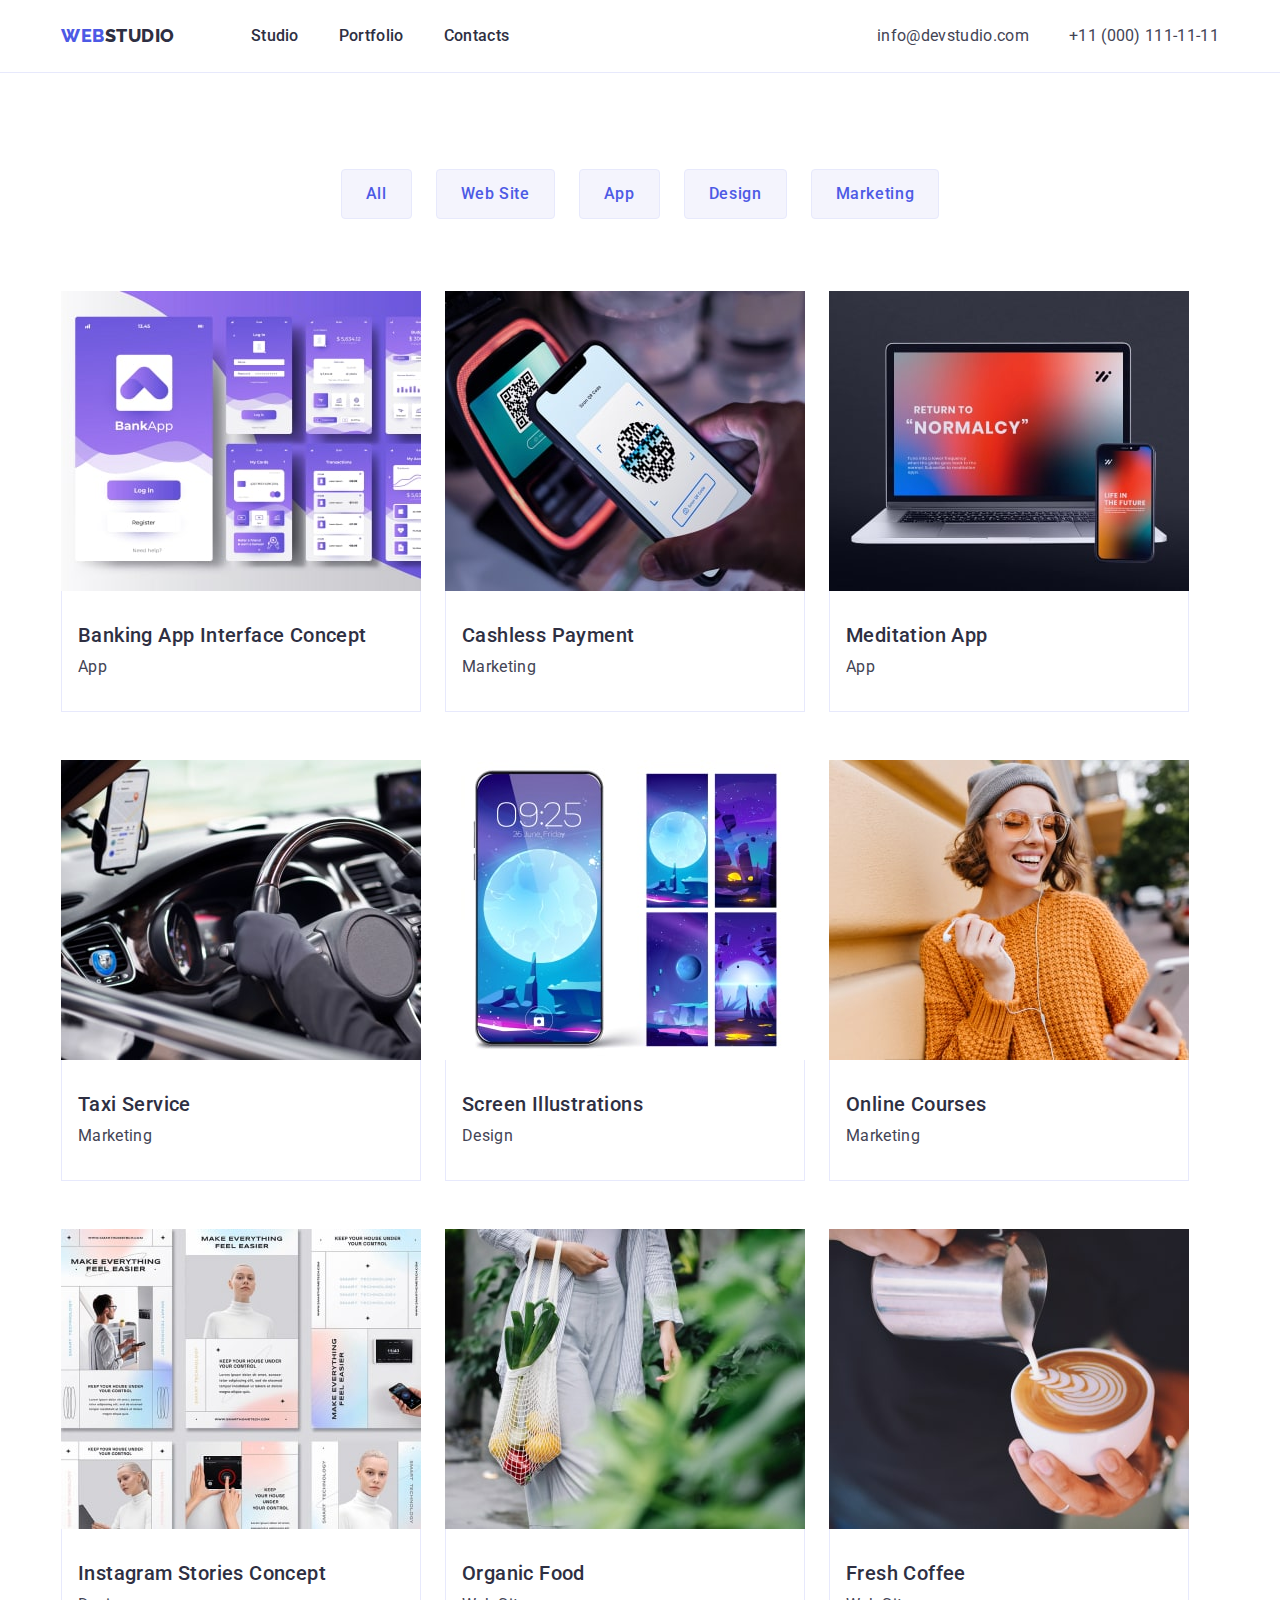
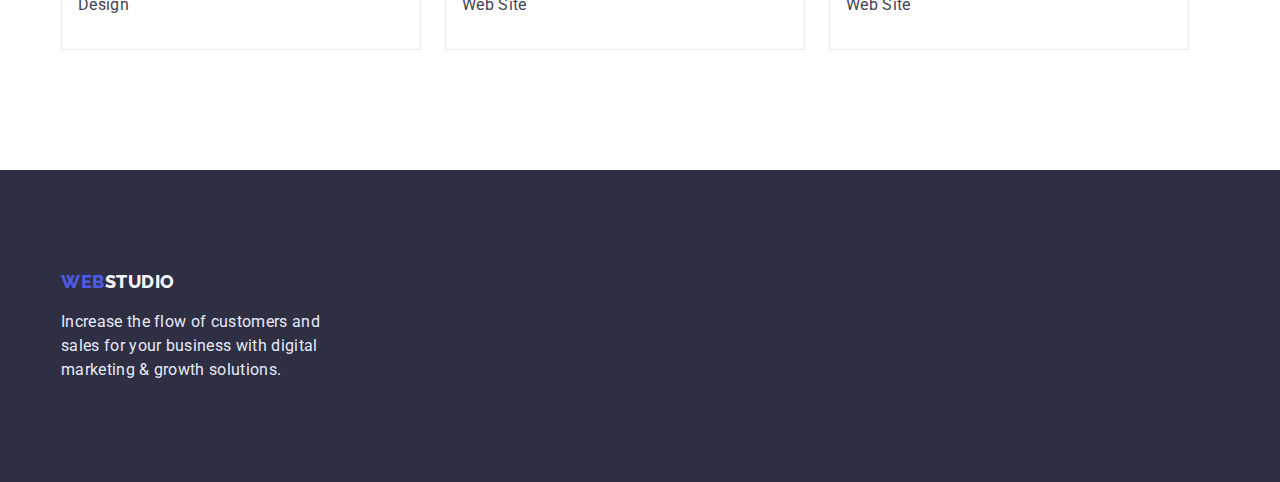
==== portfolio.html @ cf410f0a "Initial commit" ====
<!DOCTYPE html>
<html lang="en">
  <head>
    <meta charset="UTF-8" />
    <meta http-equiv="X-UA-Compatible" content="IE=edge" />
    <meta name="viewport" content="width=device-width, initial-scale=1.0" />
    <title>WebStudio</title>
    <link rel="preconnect" href="https://fonts.googleapis.com" />
    <link rel="preconnect" href="https://fonts.gstatic.com" crossorigin />
    <link
      href="https://fonts.googleapis.com/css2?family=Raleway:wght@800&family=Roboto:wght@400;500;700;900&display=swap"
      rel="stylesheet" />
    <link rel="stylesheet" href="./css/reset.css" />
    <link
      rel="stylesheet"
      href="https://cdnjs.cloudflare.com/ajax/libs/modern-normalize/1.1.0/modern-normalize.min.css"
      integrity="sha512-wpPYUAdjBVSE4KJnH1VR1HeZfpl1ub8YT/NKx4PuQ5NmX2tKuGu6U/JRp5y+Y8XG2tV+wKQpNHVUX03MfMFn9Q=="
      crossorigin="anonymous"
      referrerpolicy="no-referrer" />
    <link rel="stylesheet" href="./css/styles.css" />
  </head>
  <body>
    <header class="header">
      <div class="container">
        <nav class="nav-section">
          <a class="logo" href="./index.html"
            >Web<span class="logo-header">Studio</span></a
          >
          <ul class="nav">
            <li class="nav-list">
              <a class="nav-link activ" href="./index.html">Studio</a>
            </li>
            <li>
              <a class="nav-link" href="./portfolio.html">Portfolio</a>
            </li>
            <li>
              <a class="nav-link" href="">Contacts</a>
            </li>
          </ul>
        </nav>
        <address class="">
          <ul class="address">
            <li>
              <a class="address-link" href="mailto:info@devstudio.com"
                >info@devstudio.com</a
              >
            </li>
            <li>
              <a class="address-link" href="tel:+110001111111"
                >+11 (000) 111-11-11</a
              >
            </li>
          </ul>
        </address>
      </div>
    </header>
    <main>
      <section class="work">
        <div class="container">
          <h1 class="hidden">Portfolio</h1>
          <ul class="work-list-btn">
            <li><button class="work-btn" type="button">All</button></li>
            <li><button class="work-btn" type="button">Web Site</button></li>
            <li><button class="work-btn" type="button">App</button></li>
            <li><button class="work-btn" type="button">Design</button></li>
            <li><button class="work-btn" type="button">Marketing</button></li>
          </ul>
          <h2 class="hidden">Work</h2>
          <ul class="work-list">
            <li class="work-item">
              <a class="work-link" href=""
                ><img
                  src="./images/portfolio/banking_app.jpg"
                  alt="An image of an example of a banking application"
                  width="360"
                  height="300" />
                <div class="work-content">
                  <h3 class="work-subtitle">Banking App Interface Concept</h3>
                  <p class="work-text">App</p>
                </div>
              </a>
            </li>
            <li class="work-item">
              <a class="work-link" href=""
                ><img
                  src="./images/portfolio/cashless_payment.jpg"
                  alt="Image of payment by QR code"
                  width="360"
                  height="300" />
                <div class="work-content">
                  <h3 class="work-subtitle">Cashless Payment</h3>
                  <p class="work-text">Marketing</p>
                </div>
              </a>
            </li>
            <li class="work-item">
              <a class="work-link" href=""
                ><img
                  src="./images/portfolio/meditaion_app.jpg"
                  alt="An image of a laptop and a smartphone"
                  width="360"
                  height="300" />
                <div class="work-content">
                  <h3 class="work-subtitle">Meditation App</h3>
                  <p class="work-text">App</p>
                </div>
              </a>
            </li>
            <li class="work-item">
              <a class="work-link" href=""
                ><img
                  src="./images/portfolio/taxi_service.jpg"
                  alt="Image of a car"
                  width="360"
                  height="300" />
                <div class="work-content">
                  <h3 class="work-subtitle">Taxi Service</h3>
                  <p class="work-text">Marketing</p>
                </div>
              </a>
            </li>
            <li class="work-item">
              <a class="work-link" href=""
                ><img
                  src="./images/portfolio/screen_illustrations.jpg"
                  alt="Image of screenshots"
                  width="360"
                  height="300" />
                <div class="work-content">
                  <h3 class="work-subtitle">Screen Illustrations</h3>
                  <p class="work-text">Design</p>
                </div>
              </a>
            </li>
            <li class="work-item">
              <a class="work-link" href=""
                ><img
                  src="./images/portfolio/online_courses.jpg"
                  alt="Image of a girl with a smartphone"
                  width="360"
                  height="300" />
                <div class="work-content">
                  <h3 class="work-subtitle">Online Courses</h3>
                  <p class="work-text">Marketing</p>
                </div>
              </a>
            </li>
            <li class="work-item">
              <a class="work-link" href=""
                ><img
                  src="./images/portfolio/instagram_stories.jpg"
                  alt="Instagram Stories concept image"
                  width="360"
                  height="300" />
                <div class="work-content">
                  <h3 class="work-subtitle">Instagram Stories Concept</h3>
                  <p class="work-text">Design</p>
                </div>
              </a>
            </li>
            <li class="work-item">
              <a class="work-link" href=""
                ><img
                  src="./images/portfolio/organic_food.jpg"
                  alt="Image of fruits and vegetables in a bag"
                  width="360"
                  height="300" />
                <div class="work-content">
                  <h3 class="work-subtitle">Organic Food</h3>
                  <p class="work-text">Web Site</p>
                </div>
              </a>
            </li>
            <li class="work-item">
              <a class="work-link" href=""
                ><img
                  src="./images/portfolio/fresh_coffee.jpg"
                  alt="Image of a barista pouring coffee"
                  width="360"
                  height="300" />
                <div class="work-content">
                  <h3 class="work-subtitle">Fresh Coffee</h3>
                  <p class="work-text">Web Site</p>
                </div>
              </a>
            </li>
          </ul>
        </div>
      </section>
    </main>
    <footer class="footer">
      <div class="container">
        <div class="footer-content">
          <a class="logo" href="./index.html"
            >Web<span class="logo-footer">Studio</span></a
          >
          <p class="footer-text">
            Increase the flow of customers and sales for your business with
            digital marketing & growth solutions.
          </p>
        </div>
      </div>
    </footer>
  </body>
</html>
---- css/styles.css ----
:root {
  --font: "Roboto", sans-serif;
  --color-dark: #2e2f42;
  --color-light: #fff;
  --color-alt: #f4f4fd;
  --color-accent: #4d5ae5;
  --color-active: #404bbf;
  --color-text-light: #e7e9fc;
  --color-text-dark: #434455;

  /* --color-text-modal: #8e8f99; */

  /* --color-bgd-hero: rgba(46, 47, 66, 0.7); */

  /* --color-bgd-modal: rgba(46, 47, 66, 0.4); */

  /* --color-bgd-valid: #31d0aa; */
  --font-heavy: 900;
  --font-black: 800;
  --font-bold: 700;
  --font-medium: 500;
  --font-regular: 400;
  --font-size-h1: 56px;
  --font-size-h2: 36px;
  --font-size-h3: 20px;
  --font-size-big: 18px;
  --font-size-normal: 16px;
  --font-size-small: 12px;
}

body {
  font-family: var(--font);
  font-size: var(--font-size-normal);
  color: var(--color-text-dark);
  background-color: var(--color-light);
}

.container {
  width: 100%;
  max-width: 1158px;
  padding: 0 15px;
  margin: 0 auto;
}

.hidden {
  position: absolute;
  width: 1px;
  height: 1px;
  padding: 0;
  margin: -1px;
  overflow: hidden;
  clip: rect(0 0 0 0);
  clip-path: inset(100%);
  white-space: nowrap;
  border: 0;
}

.logo {
  font-family: Raleway, sans-serif;
  font-size: var(--font-size-big);
  font-weight: var(--font-black);
  line-height: 1.33;
  color: var(--color-accent);
  text-transform: uppercase;
  letter-spacing: 0.03em;
}

.nav-link:is(:hover, :focus),
.address-link:is(:hover, :focus),
.work-subtitle:is(:hover, :focus),
.work-text:is(:hover, :focus) {
  color: var(--color-active);
}

.address-link,
.work-text {
  color: var(--color-text-dark);
}

.hero,
.footer {
  background-color: var(--color-dark);
}

.nav-link,
.address-link,
.skills-text,
.team-text,
.footer-text,
.work-text {
  line-height: 1.5;
  letter-spacing: 0.02em;
}

.address-link,
.skills-text,
.team-text,
.footer-text,
.work-text {
  font-weight: var(--font-regular);
}

.hero-title {
  font-size: var(--font-size-h1);
  line-height: 1.07;
}

.hero-title,
.doing-title,
.team-title {
  font-weight: var(--font-bold);
  text-align: center;
  letter-spacing: 0.02em;
}

.doing-title,
.team-title {
  font-size: var(--font-size-h2);
  line-height: 1.11;
  color: var(--color-dark);
  text-transform: capitalize;
}

.team-subtitle,
.team-text {
  text-align: center;
}

.hero-btn,
.work-btn {
  font-weight: var(--font-medium);
  line-height: 1.5;
  letter-spacing: 0.04em;
}

.hero-btn,
.hero-title,
.work-btn:is(:hover, :focus) {
  color: var(--color-light);
}

.hero-btn:is(:hover, :focus),
.work-btn:is(:hover, :focus) {
  background-color: var(--color-active);
}

.skills-subtitle,
.team-subtitle,
.work-subtitle {
  margin-bottom: 8px;
  font-size: var(--font-size-h3);
  font-weight: var(--font-medium);
  line-height: 1.2;
  color: var(--color-dark);
  letter-spacing: 0.02em;
}

/***************** HOME ******************/

/* =============== HEADER =============== */
.header {
  padding-top: 24px;
  padding-bottom: 24px;
  border-bottom: 1px solid var(--color-text-light);
}

.header > div {
  display: flex;
  align-items: center;
  justify-content: space-between;
}

.logo-header {
  color: var(--color-dark);
}

.nav-section {
  display: flex;
  gap: 76px;
}

.nav {
  display: flex;
  gap: 40px;
}

.nav-link {
  font-weight: var(--font-medium);
  color: var(--color-dark);
}

.address {
  display: flex;
  gap: 40px;
}

/* =============== HERO =============== */
.hero {
  padding-top: 188px;
  padding-bottom: 188px;
}

.hero-title {
  width: 500px;
  margin: 0 auto;
}

.hero-btn {
  display: block;
  padding: 16px 32px;
  margin: 48px auto 0;
  background-color: var(--color-accent);
  border-radius: 4px;
  box-shadow: 0 4px 4px rgb(0 0 0 / 15%);
}

/* =============== SKILLS =============== */
.skills {
  padding-top: 120px;
  padding-bottom: 120px;
}

.skills-list {
  display: flex;
  gap: 24px;
}

.skills-item {
  width: 264px;
}

/* =============== DOING =============== */
.doing {
  padding-bottom: 120px;
}

.doing-title {
  margin-bottom: 72px;
}

.doing-list {
  display: flex;
  gap: 24px;
}

/* =============== TEAM =============== */
.team {
  padding-top: 120px;
  padding-bottom: 120px;
  background-color: var(--color-alt);
}

.team-title {
  margin-bottom: 72px;
}

.team-list {
  display: flex;
  gap: 24px;
}

.team-item {
  width: 264px;
  background-color: var(--color-light);
  border-radius: 0 0 4px 4px;
  box-shadow:
    0 1px 6px rgb(46 47 66 / 8%),
    0 1px 1px rgb(46 47 66 / 16%),
    0 2px 1px rgb(46 47 66 / 8%);
}

.team-content {
  padding: 32px 16px;
}

/* =============== FOOTER =============== */
.footer {
  padding-top: 100px;
  padding-bottom: 100px;
}

.footer-content {
  width: 264px;
}

.logo-footer {
  color: var(--color-alt);
}

.footer-text {
  margin-top: 16px;
  color: var(--color-text-light);
}

/***************** PORTFOLIO ******************/
.work {
  padding-top: 96px;
  padding-bottom: 96px;
}

.work-list-btn {
  display: flex;
  gap: 24px;
  justify-content: center;
  margin-bottom: 72px;
}

.work-btn {
  padding: 12px 24px;
  color: var(--color-accent);
  background-color: var(--color-alt);
  border: 1px solid var(--color-text-light);
  border-radius: 4px;
}

.work-btn:is(:hover, :focus) {
  border: 1px solid var(--color-active);
  box-shadow:
    0 3px 1px rgb(0 0 0 / 10%),
    0 2px 1px rgb(0 0 0 / 8%),
    0 2px 2px rgb(0 0 0 / 12%);
}

.work-list {
  display: flex;
  flex-wrap: wrap;
  gap: 48px 24px;
  margin-bottom: 24px;
}

.work-item {
  width: 360px;
}

.work-link img {
  background:
    linear-gradient(
      0deg,
      rgb(77 90 229 / 10%),
      rgb(77 90 229 / 10%)
    );
}

.work-content {
  padding: 32px 16px;
  border: 1px solid var(--color-text-light);
  border-top: 0;
}
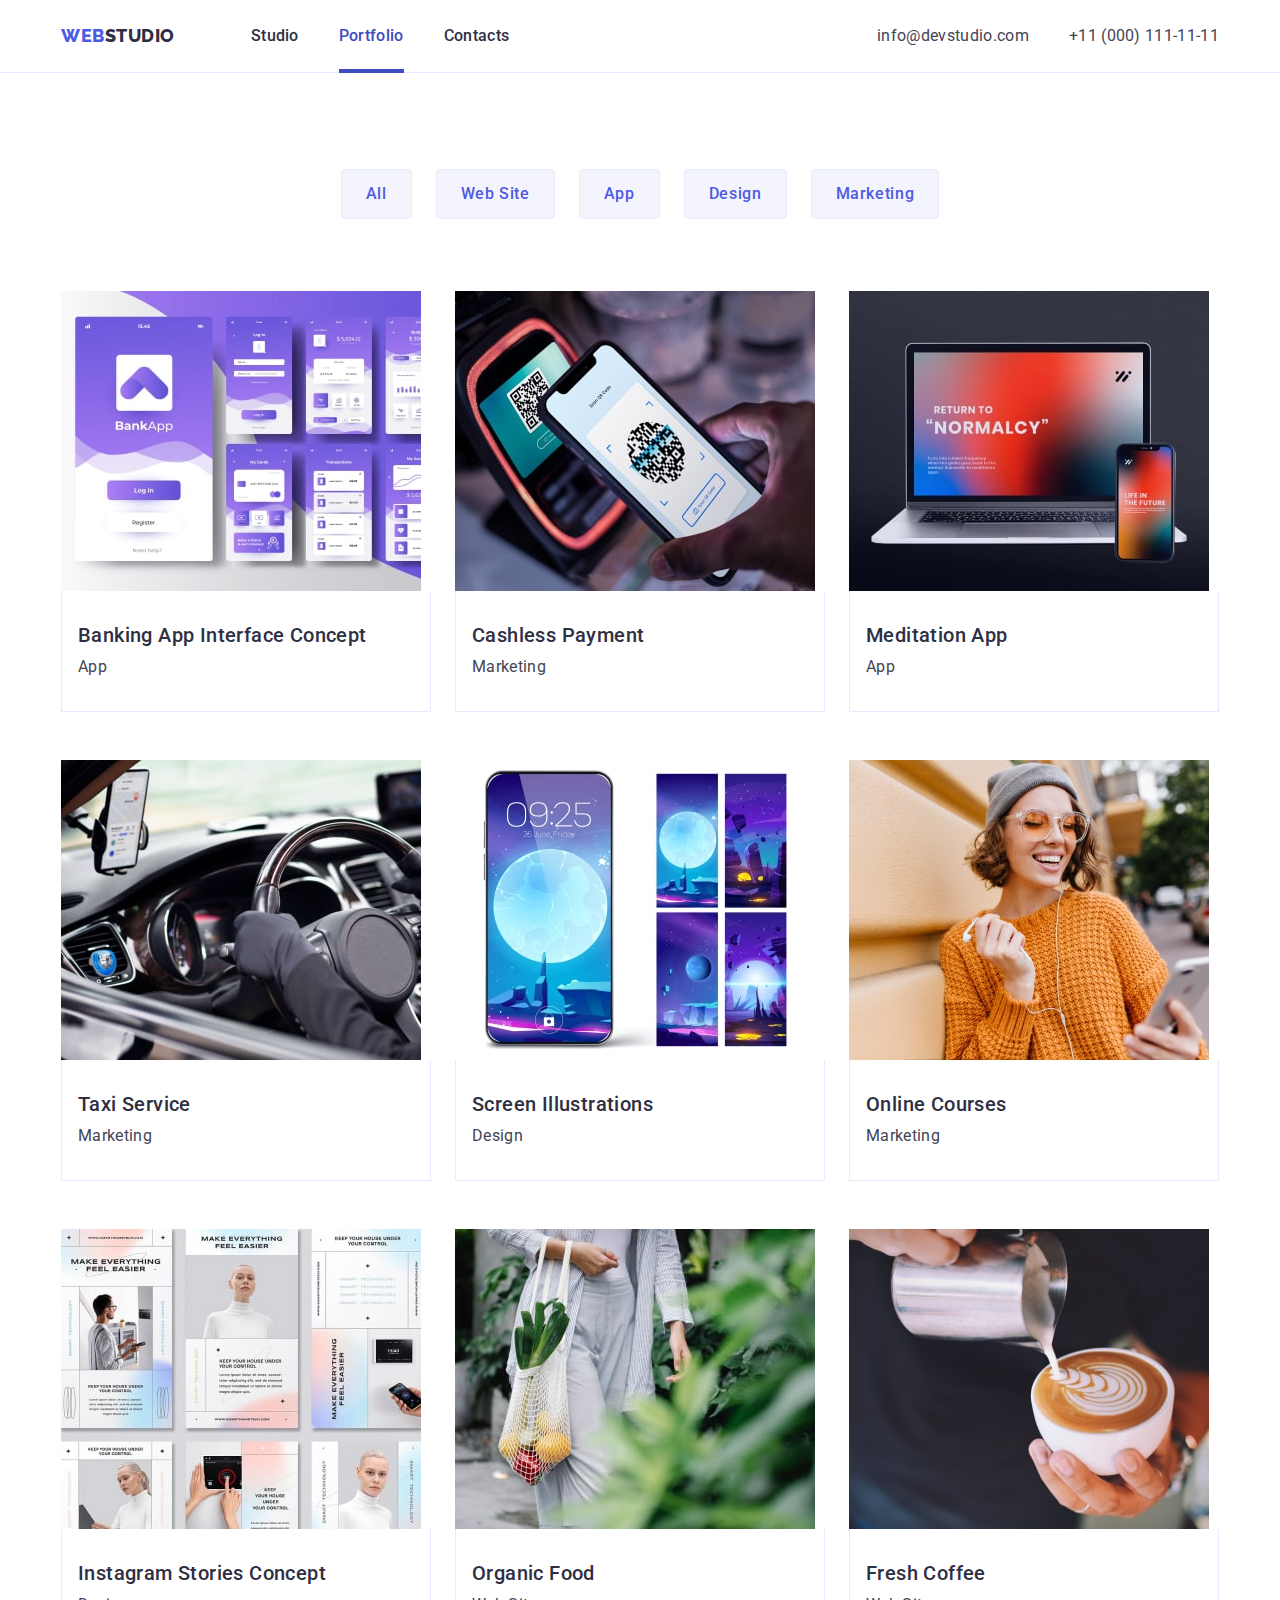
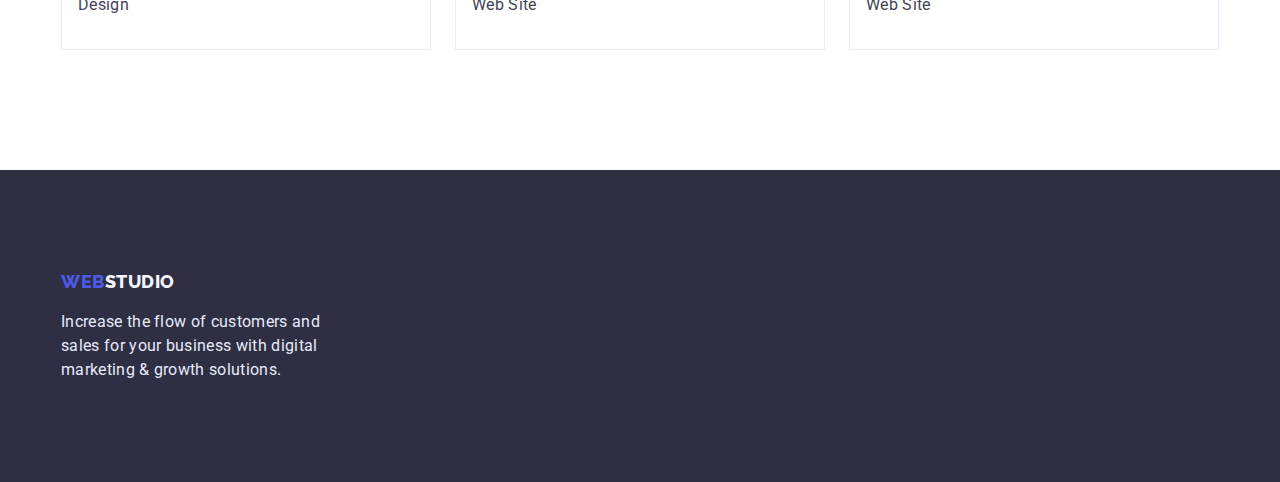
==== commit f73ed9b9: "test" ====
--- a/portfolio.html
+++ b/portfolio.html
@@ -28,10 +28,10 @@
           >
           <ul class="nav">
             <li class="nav-list">
-              <a class="nav-link activ" href="./index.html">Studio</a>
-            </li>
-            <li>
-              <a class="nav-link" href="./portfolio.html">Portfolio</a>
+              <a class="nav-link" href="./index.html">Studio</a>
+            </li>
+            <li>
+              <a class="nav-link activ" href="./portfolio.html">Portfolio</a>
             </li>
             <li>
               <a class="nav-link" href="">Contacts</a>
--- a/css/styles.css
+++ b/css/styles.css
@@ -7,14 +7,6 @@
   --color-active: #404bbf;
   --color-text-light: #e7e9fc;
   --color-text-dark: #434455;
-
-  /* --color-text-modal: #8e8f99; */
-
-  /* --color-bgd-hero: rgba(46, 47, 66, 0.7); */
-
-  /* --color-bgd-modal: rgba(46, 47, 66, 0.4); */
-
-  /* --color-bgd-valid: #31d0aa; */
   --font-heavy: 900;
   --font-black: 800;
   --font-bold: 700;
@@ -26,157 +18,79 @@
   --font-size-big: 18px;
   --font-size-normal: 16px;
   --font-size-small: 12px;
+
+  /* --color-text-modal: #8e8f99; */
+
+  /* --color-bgd-hero: rgba(46, 47, 66, 0.7); */
+
+  /* --color-bgd-modal: rgba(46, 47, 66, 0.4); */
+
+  /* --color-bgd-valid: #31d0aa; */
 }
 
 body {
+  color: var(--color-text-dark);
+  font-size: var(--font-size-normal);
   font-family: var(--font);
-  font-size: var(--font-size-normal);
-  color: var(--color-text-dark);
   background-color: var(--color-light);
 }
 
 .container {
   width: 100%;
   max-width: 1158px;
+  margin: 0 auto;
   padding: 0 15px;
-  margin: 0 auto;
 }
 
 .hidden {
   position: absolute;
   width: 1px;
   height: 1px;
+  margin: -1px;
   padding: 0;
-  margin: -1px;
   overflow: hidden;
+  white-space: nowrap;
+  border: 0;
   clip: rect(0 0 0 0);
   clip-path: inset(100%);
-  white-space: nowrap;
-  border: 0;
 }
 
 .logo {
+  color: var(--color-accent);
+  font-weight: var(--font-black);
+  font-size: var(--font-size-big);
   font-family: Raleway, sans-serif;
-  font-size: var(--font-size-big);
-  font-weight: var(--font-black);
   line-height: 1.33;
-  color: var(--color-accent);
+  letter-spacing: 0.03em;
   text-transform: uppercase;
-  letter-spacing: 0.03em;
-}
-
-.nav-link:is(:hover, :focus),
-.address-link:is(:hover, :focus),
-.work-subtitle:is(:hover, :focus),
-.work-text:is(:hover, :focus) {
-  color: var(--color-active);
-}
-
-.address-link,
-.work-text {
-  color: var(--color-text-dark);
-}
-
-.hero,
-.footer {
-  background-color: var(--color-dark);
-}
-
-.nav-link,
-.address-link,
-.skills-text,
-.team-text,
-.footer-text,
-.work-text {
-  line-height: 1.5;
-  letter-spacing: 0.02em;
-}
-
-.address-link,
-.skills-text,
-.team-text,
-.footer-text,
-.work-text {
-  font-weight: var(--font-regular);
-}
-
-.hero-title {
-  font-size: var(--font-size-h1);
-  line-height: 1.07;
-}
-
-.hero-title,
-.doing-title,
-.team-title {
-  font-weight: var(--font-bold);
-  text-align: center;
-  letter-spacing: 0.02em;
-}
-
-.doing-title,
-.team-title {
-  font-size: var(--font-size-h2);
-  line-height: 1.11;
-  color: var(--color-dark);
-  text-transform: capitalize;
-}
-
-.team-subtitle,
-.team-text {
-  text-align: center;
-}
-
-.hero-btn,
-.work-btn {
-  font-weight: var(--font-medium);
-  line-height: 1.5;
-  letter-spacing: 0.04em;
-}
-
-.hero-btn,
-.hero-title,
-.work-btn:is(:hover, :focus) {
-  color: var(--color-light);
-}
-
-.hero-btn:is(:hover, :focus),
-.work-btn:is(:hover, :focus) {
-  background-color: var(--color-active);
-}
-
-.skills-subtitle,
-.team-subtitle,
-.work-subtitle {
-  margin-bottom: 8px;
-  font-size: var(--font-size-h3);
-  font-weight: var(--font-medium);
-  line-height: 1.2;
-  color: var(--color-dark);
-  letter-spacing: 0.02em;
 }
 
 /***************** HOME ******************/
 
 /* =============== HEADER =============== */
 .header {
+  border-bottom: 1px solid var(--color-text-light);
+}
+
+.header .container {
+  display: flex;
+  align-items: center;
+  justify-content: space-between;
+}
+
+.nav-section .logo {
   padding-top: 24px;
   padding-bottom: 24px;
-  border-bottom: 1px solid var(--color-text-light);
-}
-
-.header > div {
-  display: flex;
+}
+
+.logo-header {
+  color: var(--color-dark);
+}
+
+.nav-section {
+  display: flex;
+  gap: 76px;
   align-items: center;
-  justify-content: space-between;
-}
-
-.logo-header {
-  color: var(--color-dark);
-}
-
-.nav-section {
-  display: flex;
-  gap: 76px;
 }
 
 .nav {
@@ -185,33 +99,75 @@
 }
 
 .nav-link {
-  font-weight: var(--font-medium);
-  color: var(--color-dark);
+  padding-top: 24px;
+  padding-bottom: 24px;
+  color: var(--color-dark);
+  font-weight: var(--font-medium);
+  line-height: 1.5;
+  letter-spacing: 0.02em;
+}
+
+.activ,
+.nav-link:is(:hover, :focus) {
+  color: var(--color-active);
 }
 
 .address {
   display: flex;
   gap: 40px;
+}
+
+.address-link {
+  padding-top: 24px;
+  padding-bottom: 24px;
+  color: var(--color-text-dark);
+  font-weight: var(--font-regular);
+  line-height: 1.5;
+  letter-spacing: 0.02em;
+}
+
+.address-link:is(:hover, :focus) {
+  color: var(--color-active);
+}
+
+.activ {
+  color: var(--color-active);
+  border-bottom: 4px solid var(--color-active);
 }
 
 /* =============== HERO =============== */
 .hero {
   padding-top: 188px;
   padding-bottom: 188px;
+  background-color: var(--color-dark);
 }
 
 .hero-title {
-  width: 500px;
+  max-width: 500px;
   margin: 0 auto;
+  color: var(--color-light);
+  font-weight: var(--font-bold);
+  font-size: var(--font-size-h1);
+  line-height: 1.07;
+  letter-spacing: 0.02em;
+  text-align: center;
 }
 
 .hero-btn {
   display: block;
+  margin: 48px auto 0;
   padding: 16px 32px;
-  margin: 48px auto 0;
+  color: var(--color-light);
+  font-weight: var(--font-medium);
+  line-height: 1.5;
+  letter-spacing: 0.04em;
   background-color: var(--color-accent);
   border-radius: 4px;
   box-shadow: 0 4px 4px rgb(0 0 0 / 15%);
+}
+
+.hero-btn:is(:hover, :focus) {
+  background-color: var(--color-active);
 }
 
 /* =============== SKILLS =============== */
@@ -225,8 +181,23 @@
   gap: 24px;
 }
 
+.skills-subtitle {
+  margin-bottom: 8px;
+  color: var(--color-dark);
+  font-weight: var(--font-medium);
+  font-size: var(--font-size-h3);
+  line-height: 1.2;
+  letter-spacing: 0.02em;
+}
+
 .skills-item {
-  width: 264px;
+  flex-basis: calc((100% - 48px) / 4);
+}
+
+.skills-text {
+  font-weight: var(--font-regular);
+  line-height: 1.5;
+  letter-spacing: 0.02em;
 }
 
 /* =============== DOING =============== */
@@ -236,6 +207,13 @@
 
 .doing-title {
   margin-bottom: 72px;
+  color: var(--color-dark);
+  font-weight: var(--font-bold);
+  font-size: var(--font-size-h2);
+  line-height: 1.11;
+  letter-spacing: 0.02em;
+  text-align: center;
+  text-transform: capitalize;
 }
 
 .doing-list {
@@ -252,6 +230,13 @@
 
 .team-title {
   margin-bottom: 72px;
+  color: var(--color-dark);
+  font-weight: var(--font-bold);
+  font-size: var(--font-size-h2);
+  line-height: 1.11;
+  letter-spacing: 0.02em;
+  text-align: center;
+  text-transform: capitalize;
 }
 
 .team-list {
@@ -259,8 +244,22 @@
   gap: 24px;
 }
 
+.team-content {
+  padding: 32px 16px;
+}
+
+.team-subtitle {
+  margin-bottom: 8px;
+  color: var(--color-dark);
+  font-weight: var(--font-medium);
+  font-size: var(--font-size-h3);
+  line-height: 1.2;
+  letter-spacing: 0.02em;
+  text-align: center;
+}
+
 .team-item {
-  width: 264px;
+  flex-basis: calc((100% - 48px) / 4);
   background-color: var(--color-light);
   border-radius: 0 0 4px 4px;
   box-shadow:
@@ -269,18 +268,22 @@
     0 2px 1px rgb(46 47 66 / 8%);
 }
 
-.team-content {
-  padding: 32px 16px;
+.team-text {
+  font-weight: var(--font-regular);
+  line-height: 1.5;
+  letter-spacing: 0.02em;
+  text-align: center;
 }
 
 /* =============== FOOTER =============== */
 .footer {
   padding-top: 100px;
   padding-bottom: 100px;
+  background-color: var(--color-dark);
 }
 
 .footer-content {
-  width: 264px;
+  max-width: 264px;
 }
 
 .logo-footer {
@@ -290,6 +293,9 @@
 .footer-text {
   margin-top: 16px;
   color: var(--color-text-light);
+  font-weight: var(--font-regular);
+  line-height: 1.5;
+  letter-spacing: 0.02em;
 }
 
 /***************** PORTFOLIO ******************/
@@ -308,12 +314,17 @@
 .work-btn {
   padding: 12px 24px;
   color: var(--color-accent);
+  font-weight: var(--font-medium);
+  line-height: 1.5;
+  letter-spacing: 0.04em;
   background-color: var(--color-alt);
   border: 1px solid var(--color-text-light);
   border-radius: 4px;
 }
 
 .work-btn:is(:hover, :focus) {
+  color: var(--color-light);
+  background-color: var(--color-active);
   border: 1px solid var(--color-active);
   box-shadow:
     0 3px 1px rgb(0 0 0 / 10%),
@@ -329,20 +340,39 @@
 }
 
 .work-item {
-  width: 360px;
+  flex-basis: calc((100% - 48px) / 3);
 }
 
 .work-link img {
-  background:
-    linear-gradient(
-      0deg,
-      rgb(77 90 229 / 10%),
-      rgb(77 90 229 / 10%)
-    );
+  background: linear-gradient(0deg, rgb(77 90 229 / 10%), rgb(77 90 229 / 10%));
 }
 
 .work-content {
   padding: 32px 16px;
   border: 1px solid var(--color-text-light);
-  border-top: 0;
-}
+  border-top: none;
+}
+
+.work-subtitle {
+  margin-bottom: 8px;
+  color: var(--color-dark);
+  font-weight: var(--font-medium);
+  font-size: var(--font-size-h3);
+  line-height: 1.2;
+  letter-spacing: 0.02em;
+}
+
+.work-subtitle:is(:hover, :focus) {
+  color: var(--color-active);
+}
+
+.work-text {
+  color: var(--color-text-dark);
+  font-weight: var(--font-regular);
+  line-height: 1.5;
+  letter-spacing: 0.02em;
+}
+
+.work-text:is(:hover, :focus) {
+  color: var(--color-active);
+}
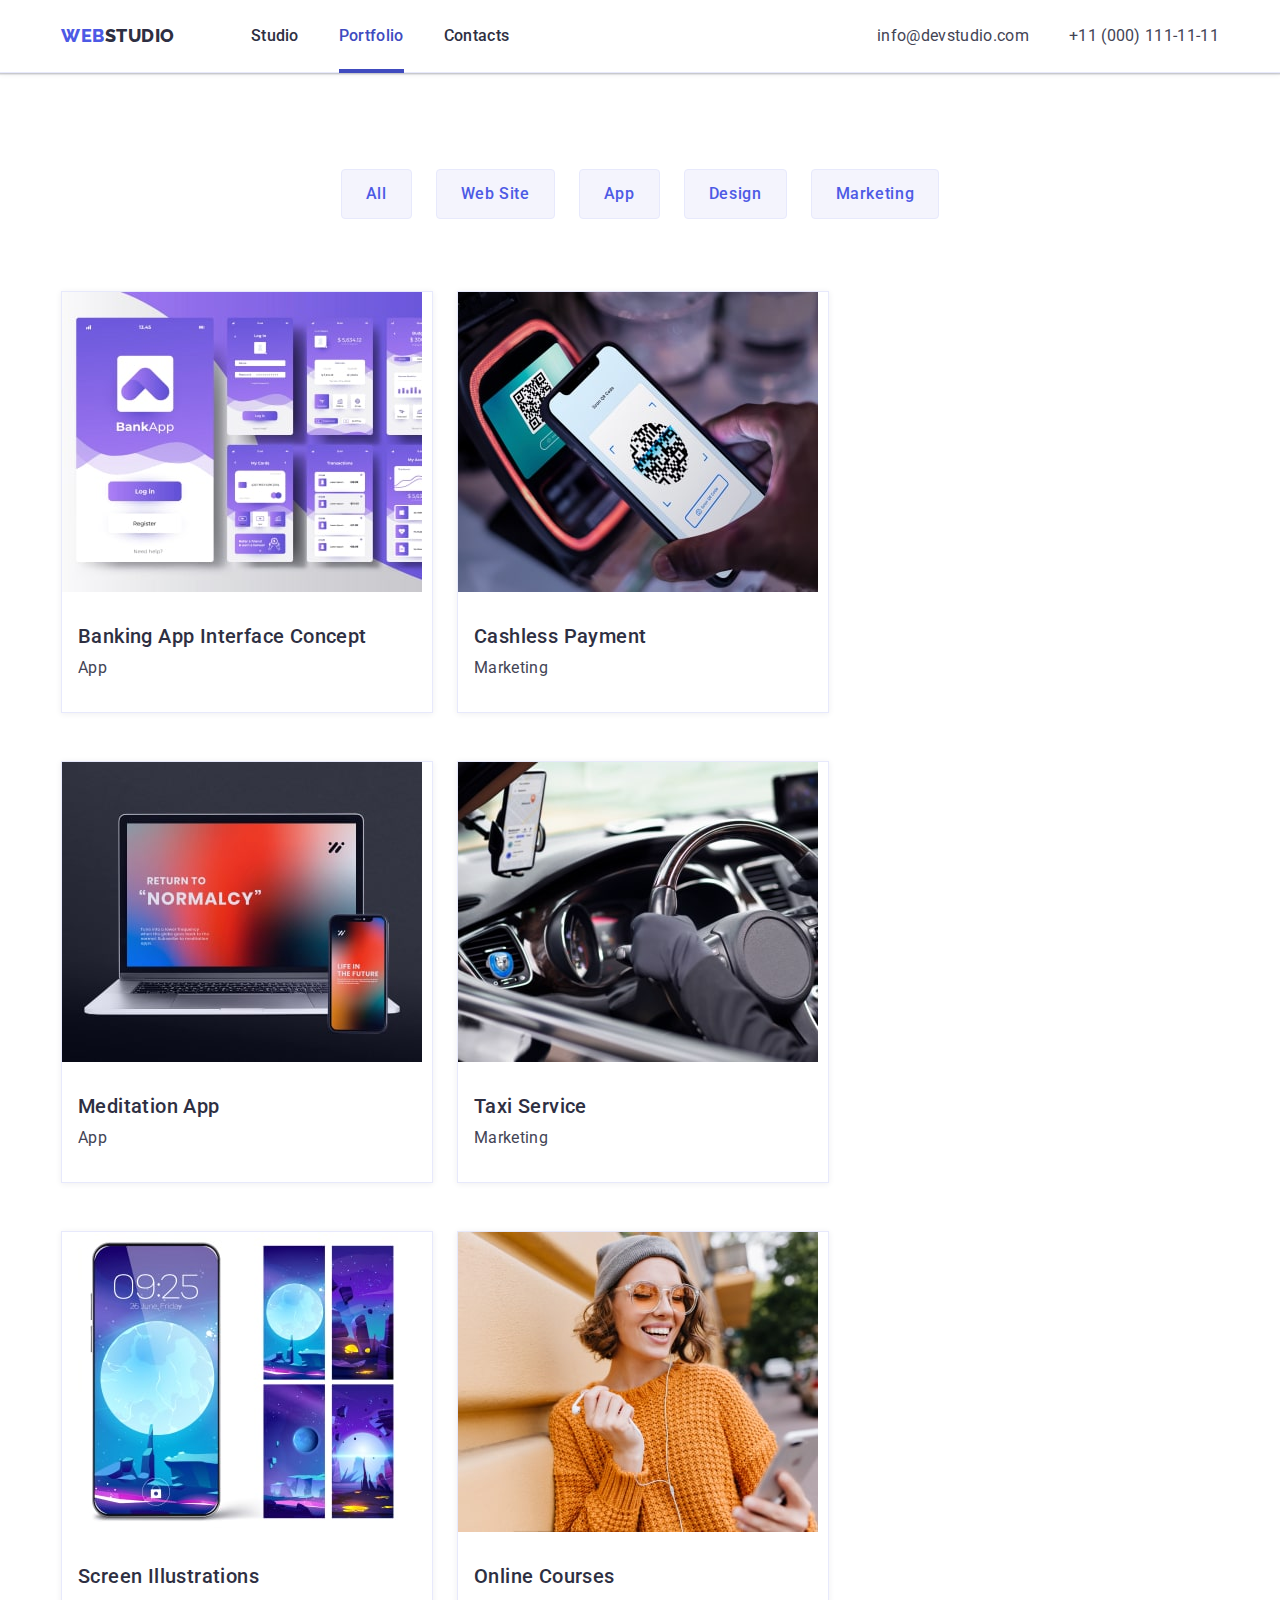
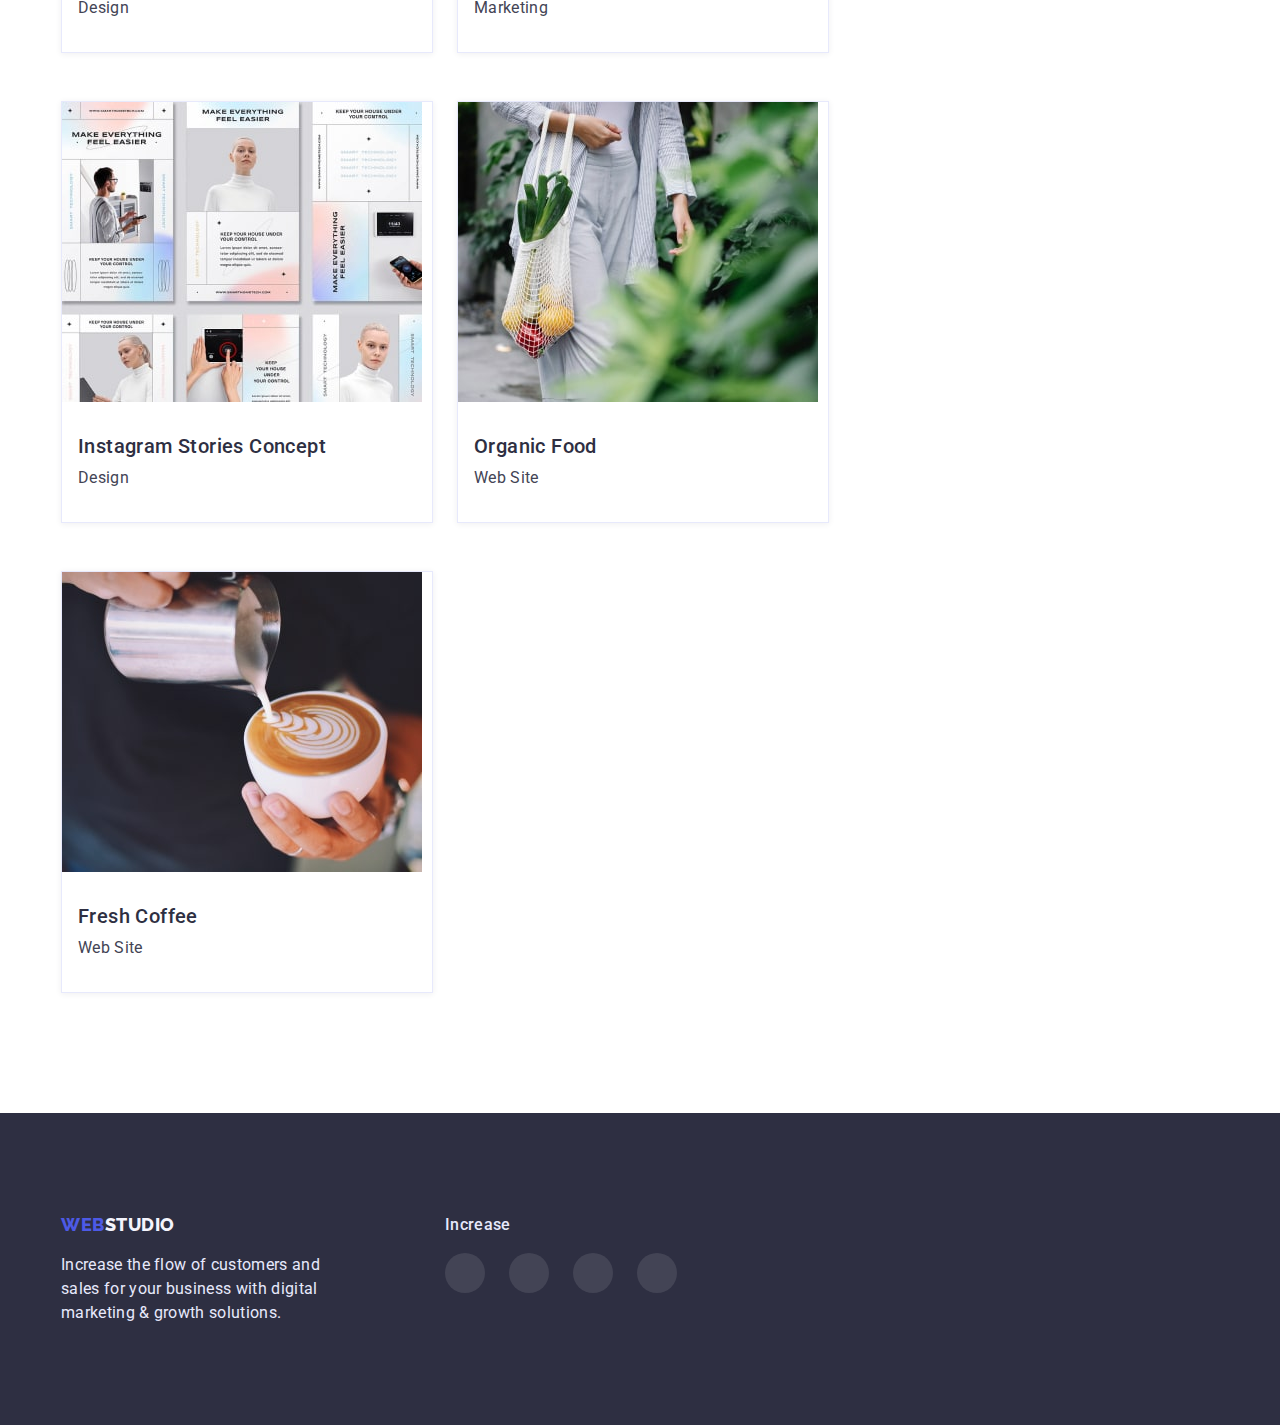
==== commit 13011646: "ДЗ4" ====
--- a/portfolio.html
+++ b/portfolio.html
@@ -199,6 +199,23 @@
             digital marketing & growth solutions.
           </p>
         </div>
+        <div class="footer-social-content">
+          <p class="footer-social-title">Increase</p>
+          <ul class="footer-social-list">
+            <li class="footer-social-item">
+              <a class="footer-social-link" href=""></a>
+            </li>
+            <li class="footer-social-item">
+              <a class="footer-social-link" href=""></a>
+            </li>
+            <li class="footer-social-item">
+              <a class="footer-social-link" href=""></a>
+            </li>
+            <li class="footer-social-item">
+              <a class="footer-social-link" href=""></a>
+            </li>
+          </ul>
+        </div>
       </div>
     </footer>
   </body>
--- a/css/styles.css
+++ b/css/styles.css
@@ -18,10 +18,8 @@
   --font-size-big: 18px;
   --font-size-normal: 16px;
   --font-size-small: 12px;
-
-  /* --color-text-modal: #8e8f99; */
-
-  /* --color-bgd-hero: rgba(46, 47, 66, 0.7); */
+  --color-bgd-hero: rgb(46 47 66 / 70%);
+  --color-modal: #8e8f99;
 
   /* --color-bgd-modal: rgba(46, 47, 66, 0.4); */
 
@@ -29,40 +27,40 @@
 }
 
 body {
+  background-color: var(--color-light);
+  font-family: var(--font);
+  font-size: var(--font-size-normal);
   color: var(--color-text-dark);
-  font-size: var(--font-size-normal);
-  font-family: var(--font);
-  background-color: var(--color-light);
 }
 
 .container {
+  margin: 0 auto;
+  max-width: 1158px;
   width: 100%;
-  max-width: 1158px;
-  margin: 0 auto;
   padding: 0 15px;
 }
 
 .hidden {
   position: absolute;
+  border: 0;
+  margin: -1px;
+  height: 1px;
   width: 1px;
-  height: 1px;
-  margin: -1px;
+  overflow: hidden;
   padding: 0;
-  overflow: hidden;
   white-space: nowrap;
-  border: 0;
   clip: rect(0 0 0 0);
   clip-path: inset(100%);
 }
 
 .logo {
+  text-transform: uppercase;
+  letter-spacing: 0.03em;
+  font-family: Raleway, sans-serif;
+  font-size: var(--font-size-big);
+  line-height: 1.33;
+  font-weight: var(--font-black);
   color: var(--color-accent);
-  font-weight: var(--font-black);
-  font-size: var(--font-size-big);
-  font-family: Raleway, sans-serif;
-  line-height: 1.33;
-  letter-spacing: 0.03em;
-  text-transform: uppercase;
 }
 
 /***************** HOME ******************/
@@ -70,12 +68,16 @@
 /* =============== HEADER =============== */
 .header {
   border-bottom: 1px solid var(--color-text-light);
+  box-shadow:
+    0 2px 1px rgb(46 47 66 / 8%),
+    0 1px 1px rgb(46 47 66 / 16%),
+    0 1px 6px rgb(46 47 66 / 8%);
 }
 
 .header .container {
   display: flex;
+  justify-content: space-between;
   align-items: center;
-  justify-content: space-between;
 }
 
 .nav-section .logo {
@@ -89,8 +91,8 @@
 
 .nav-section {
   display: flex;
+  align-items: center;
   gap: 76px;
-  align-items: center;
 }
 
 .nav {
@@ -101,10 +103,10 @@
 .nav-link {
   padding-top: 24px;
   padding-bottom: 24px;
-  color: var(--color-dark);
-  font-weight: var(--font-medium);
-  line-height: 1.5;
-  letter-spacing: 0.02em;
+  letter-spacing: 0.02em;
+  line-height: 1.5;
+  font-weight: var(--font-medium);
+  color: var(--color-dark);
 }
 
 .activ,
@@ -120,10 +122,10 @@
 .address-link {
   padding-top: 24px;
   padding-bottom: 24px;
+  letter-spacing: 0.02em;
+  line-height: 1.5;
+  font-weight: var(--font-regular);
   color: var(--color-text-dark);
-  font-weight: var(--font-regular);
-  line-height: 1.5;
-  letter-spacing: 0.02em;
 }
 
 .address-link:is(:hover, :focus) {
@@ -131,38 +133,46 @@
 }
 
 .activ {
+  border-bottom: 4px solid var(--color-active);
   color: var(--color-active);
-  border-bottom: 4px solid var(--color-active);
 }
 
 /* =============== HERO =============== */
 .hero {
+  background-color: var(--color-dark);
+  background-image:
+    linear-gradient(
+      var(--color-bgd-hero),
+      var(--color-bgd-hero)
+    ),
+    url("../images/home/hero/people-office.jpg");
+  background-position: 50% 0;
+  background-size: cover;
   padding-top: 188px;
   padding-bottom: 188px;
-  background-color: var(--color-dark);
 }
 
 .hero-title {
+  margin: 0 auto;
   max-width: 500px;
-  margin: 0 auto;
-  color: var(--color-light);
-  font-weight: var(--font-bold);
+  letter-spacing: 0.02em;
   font-size: var(--font-size-h1);
   line-height: 1.07;
-  letter-spacing: 0.02em;
+  font-weight: var(--font-bold);
+  color: var(--color-light);
   text-align: center;
 }
 
 .hero-btn {
   display: block;
+  border-radius: 4px;
   margin: 48px auto 0;
+  background-color: var(--color-accent);
   padding: 16px 32px;
+  letter-spacing: 0.04em;
+  line-height: 1.5;
+  font-weight: var(--font-medium);
   color: var(--color-light);
-  font-weight: var(--font-medium);
-  line-height: 1.5;
-  letter-spacing: 0.04em;
-  background-color: var(--color-accent);
-  border-radius: 4px;
   box-shadow: 0 4px 4px rgb(0 0 0 / 15%);
 }
 
@@ -183,21 +193,30 @@
 
 .skills-subtitle {
   margin-bottom: 8px;
-  color: var(--color-dark);
-  font-weight: var(--font-medium);
+  letter-spacing: 0.02em;
   font-size: var(--font-size-h3);
   line-height: 1.2;
-  letter-spacing: 0.02em;
+  font-weight: var(--font-medium);
+  color: var(--color-dark);
 }
 
 .skills-item {
   flex-basis: calc((100% - 48px) / 4);
 }
 
+.skills-icon {
+  display: flex;
+  padding-top: 112px;
+  background-color: var(--color-alt);
+  background-image: url("");
+  border-radius: 4px;
+  margin-bottom: 8px;
+}
+
 .skills-text {
+  letter-spacing: 0.02em;
+  line-height: 1.5;
   font-weight: var(--font-regular);
-  line-height: 1.5;
-  letter-spacing: 0.02em;
 }
 
 /* =============== DOING =============== */
@@ -207,36 +226,47 @@
 
 .doing-title {
   margin-bottom: 72px;
-  color: var(--color-dark);
-  font-weight: var(--font-bold);
+  text-transform: capitalize;
+  letter-spacing: 0.02em;
   font-size: var(--font-size-h2);
   line-height: 1.11;
-  letter-spacing: 0.02em;
-  text-align: center;
-  text-transform: capitalize;
+  font-weight: var(--font-bold);
+  color: var(--color-dark);
+  text-align: center;
 }
 
 .doing-list {
   display: flex;
   gap: 24px;
+}
+
+.doing-item {
+  border: 1px solid #e7e9fc;
+  background-image:
+    linear-gradient(
+      rgb(77 90 229 / 10%),
+      rgb(77 90 229 / 10%)
+    ),
+    url();
+  background-blend-mode: soft-light, normal;
 }
 
 /* =============== TEAM =============== */
 .team {
+  background-color: var(--color-alt);
   padding-top: 120px;
   padding-bottom: 120px;
-  background-color: var(--color-alt);
 }
 
 .team-title {
   margin-bottom: 72px;
-  color: var(--color-dark);
-  font-weight: var(--font-bold);
+  text-transform: capitalize;
+  letter-spacing: 0.02em;
   font-size: var(--font-size-h2);
   line-height: 1.11;
-  letter-spacing: 0.02em;
-  text-align: center;
-  text-transform: capitalize;
+  font-weight: var(--font-bold);
+  color: var(--color-dark);
+  text-align: center;
 }
 
 .team-list {
@@ -250,18 +280,18 @@
 
 .team-subtitle {
   margin-bottom: 8px;
-  color: var(--color-dark);
-  font-weight: var(--font-medium);
+  letter-spacing: 0.02em;
   font-size: var(--font-size-h3);
   line-height: 1.2;
-  letter-spacing: 0.02em;
+  font-weight: var(--font-medium);
+  color: var(--color-dark);
   text-align: center;
 }
 
 .team-item {
   flex-basis: calc((100% - 48px) / 4);
+  border-radius: 0 0 4px 4px;
   background-color: var(--color-light);
-  border-radius: 0 0 4px 4px;
   box-shadow:
     0 1px 6px rgb(46 47 66 / 8%),
     0 1px 1px rgb(46 47 66 / 16%),
@@ -269,21 +299,73 @@
 }
 
 .team-text {
+  letter-spacing: 0.02em;
+  line-height: 1.5;
   font-weight: var(--font-regular);
-  line-height: 1.5;
-  letter-spacing: 0.02em;
-  text-align: center;
+  text-align: center;
+  margin-bottom: 8px;
+}
+
+.team-social-list {
+  display: flex;
+  gap: 24px;
+}
+
+.team-social-link {
+  display: block;
+  height: 40px;
+  width: 40px;
+  background-color: var(--color-accent);
+  border-radius: 20px;
+}
+
+/* =============== CUSTOMERS =============== */
+
+.customers {
+  padding-top: 130px;
+  padding-bottom: 120px;
+}
+
+.customers-title {
+  margin-bottom: 72px;
+  text-transform: capitalize;
+  letter-spacing: 0.02em;
+  font-size: var(--font-size-h2);
+  line-height: 1.11;
+  font-weight: var(--font-bold);
+  color: var(--color-dark);
+  text-align: center;
+}
+
+.customers-list {
+  display: flex;
+  gap: 24px;
+}
+
+.customers-item {
+  /* padding: 16px 32px; */
+  border: 1px solid var(--color-modal);
+  border-radius: 4px;
+}
+
+.customers-logo {
+  padding: 16px 32px;
 }
 
 /* =============== FOOTER =============== */
 .footer {
+  background-color: var(--color-dark);
   padding-top: 100px;
   padding-bottom: 100px;
-  background-color: var(--color-dark);
+}
+
+.footer .container {
+  display: flex;
 }
 
 .footer-content {
   max-width: 264px;
+  margin-right: 120px;
 }
 
 .logo-footer {
@@ -292,10 +374,31 @@
 
 .footer-text {
   margin-top: 16px;
+  letter-spacing: 0.02em;
+  line-height: 1.5;
+  font-weight: var(--font-regular);
   color: var(--color-text-light);
-  font-weight: var(--font-regular);
-  line-height: 1.5;
-  letter-spacing: 0.02em;
+}
+
+.footer-social-title {
+  letter-spacing: 0.02em;
+  line-height: 1.5;
+  font-weight: var(--font-medium);
+  color: var(--color-text-light);
+}
+
+.footer-social-list {
+  margin-top: 16px;
+  display: flex;
+  gap: 24px;
+}
+
+.footer-social-link {
+  display: block;
+  height: 40px;
+  width: 40px;
+  background-color: rgb(255 255 255 / 10%);
+  border-radius: 20px;
 }
 
 /***************** PORTFOLIO ******************/
@@ -306,26 +409,26 @@
 
 .work-list-btn {
   display: flex;
-  gap: 24px;
   justify-content: center;
   margin-bottom: 72px;
+  gap: 24px;
 }
 
 .work-btn {
-  padding: 12px 24px;
-  color: var(--color-accent);
-  font-weight: var(--font-medium);
-  line-height: 1.5;
-  letter-spacing: 0.04em;
-  background-color: var(--color-alt);
   border: 1px solid var(--color-text-light);
   border-radius: 4px;
+  background-color: var(--color-alt);
+  padding: 12px 24px;
+  letter-spacing: 0.04em;
+  line-height: 1.5;
+  font-weight: var(--font-medium);
+  color: var(--color-accent);
 }
 
 .work-btn:is(:hover, :focus) {
+  border: 1px solid var(--color-active);
+  background-color: var(--color-active);
   color: var(--color-light);
-  background-color: var(--color-active);
-  border: 1px solid var(--color-active);
   box-shadow:
     0 3px 1px rgb(0 0 0 / 10%),
     0 2px 1px rgb(0 0 0 / 8%),
@@ -335,31 +438,45 @@
 .work-list {
   display: flex;
   flex-wrap: wrap;
+  margin-bottom: 24px;
   gap: 48px 24px;
-  margin-bottom: 24px;
 }
 
 .work-item {
+  border: 1px solid var(--color-text-light);
   flex-basis: calc((100% - 48px) / 3);
+  box-shadow: 0 1px 6px rgb(46 47 66 / 8%);
+}
+
+.work-item:is(:hover, :focus) {
+  border: 0.5px solid #f4f4fd;
+  border: none;
+  box-shadow:
+    0 1px 6px rgb(46 47 66 / 8%),
+    0 1px 1px rgb(46 47 66 / 16%),
+    0 2px 1px rgb(46 47 66 / 8%);
 }
 
 .work-link img {
-  background: linear-gradient(0deg, rgb(77 90 229 / 10%), rgb(77 90 229 / 10%));
+  background:
+    linear-gradient(
+      0deg,
+      rgb(77 90 229 / 10%),
+      rgb(77 90 229 / 10%)
+    );
 }
 
 .work-content {
   padding: 32px 16px;
-  border: 1px solid var(--color-text-light);
-  border-top: none;
 }
 
 .work-subtitle {
   margin-bottom: 8px;
-  color: var(--color-dark);
-  font-weight: var(--font-medium);
+  letter-spacing: 0.02em;
   font-size: var(--font-size-h3);
   line-height: 1.2;
-  letter-spacing: 0.02em;
+  font-weight: var(--font-medium);
+  color: var(--color-dark);
 }
 
 .work-subtitle:is(:hover, :focus) {
@@ -367,10 +484,10 @@
 }
 
 .work-text {
+  letter-spacing: 0.02em;
+  line-height: 1.5;
+  font-weight: var(--font-regular);
   color: var(--color-text-dark);
-  font-weight: var(--font-regular);
-  line-height: 1.5;
-  letter-spacing: 0.02em;
 }
 
 .work-text:is(:hover, :focus) {
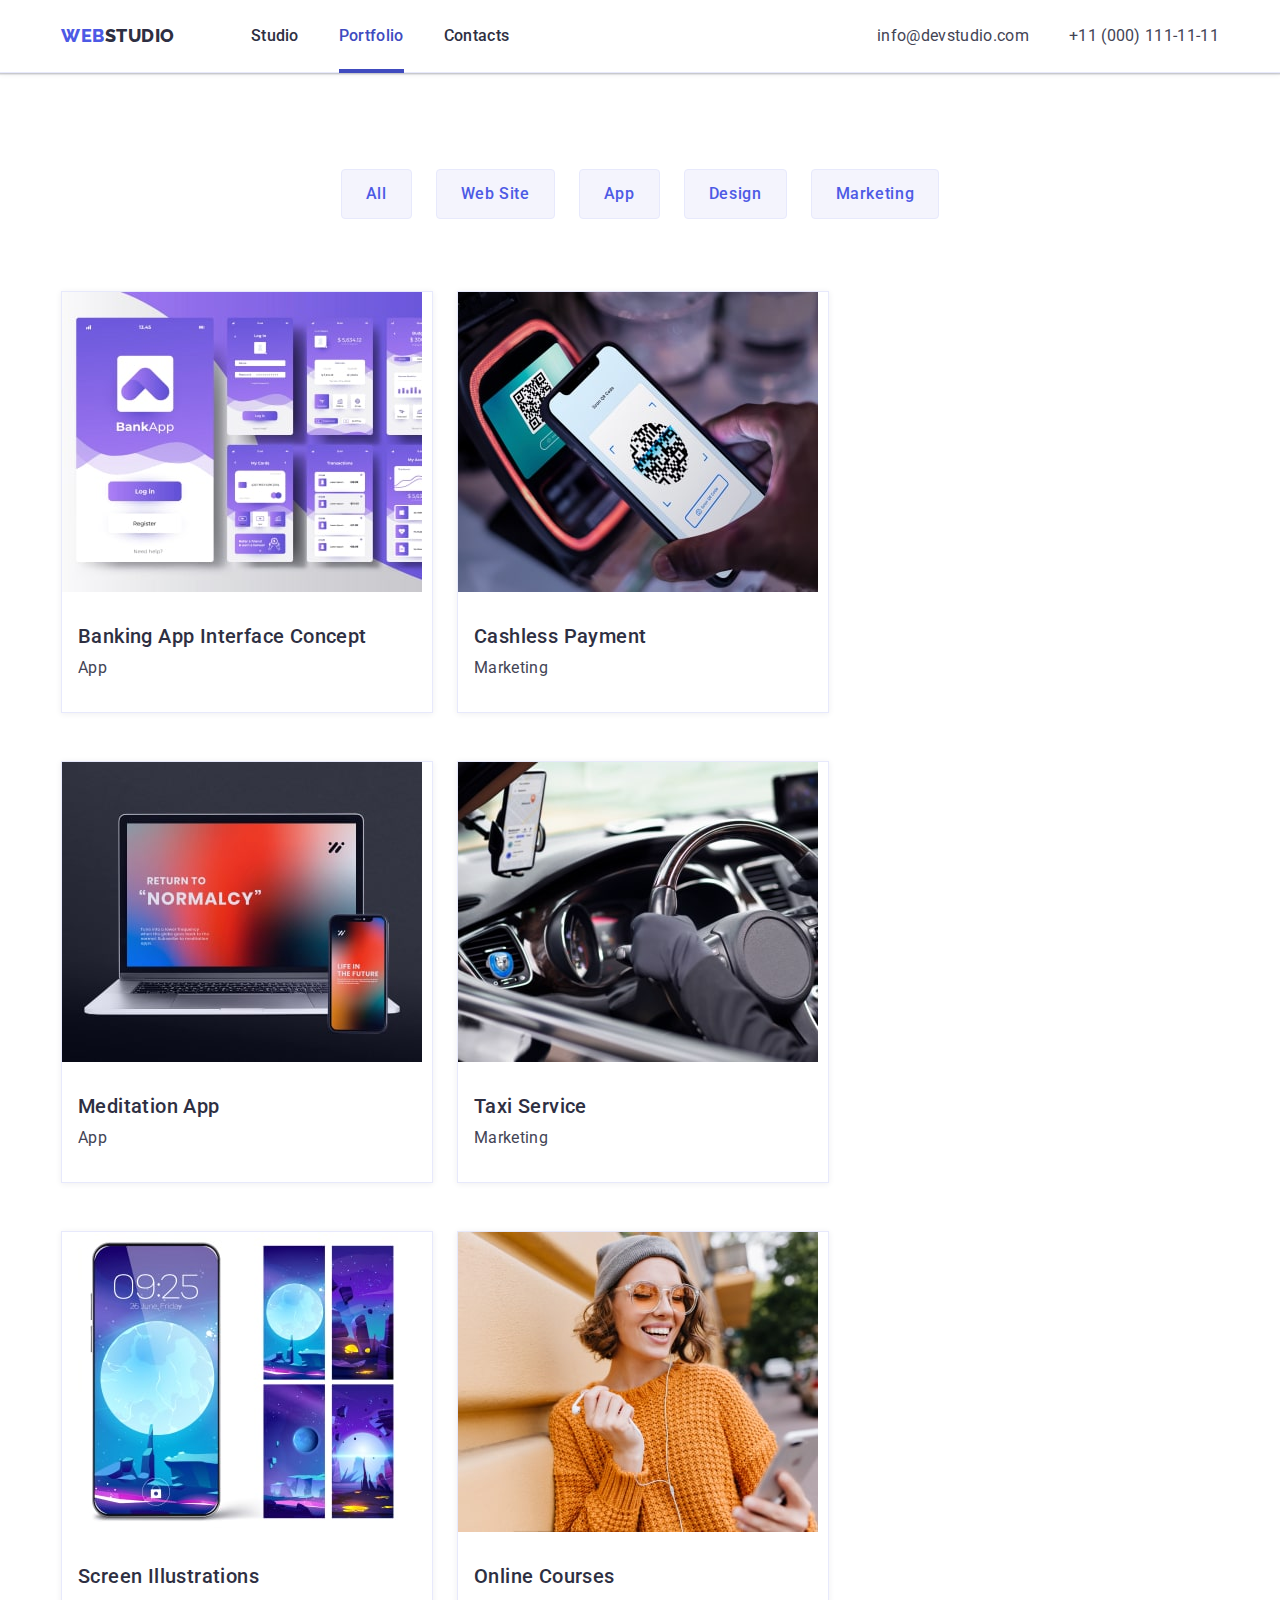
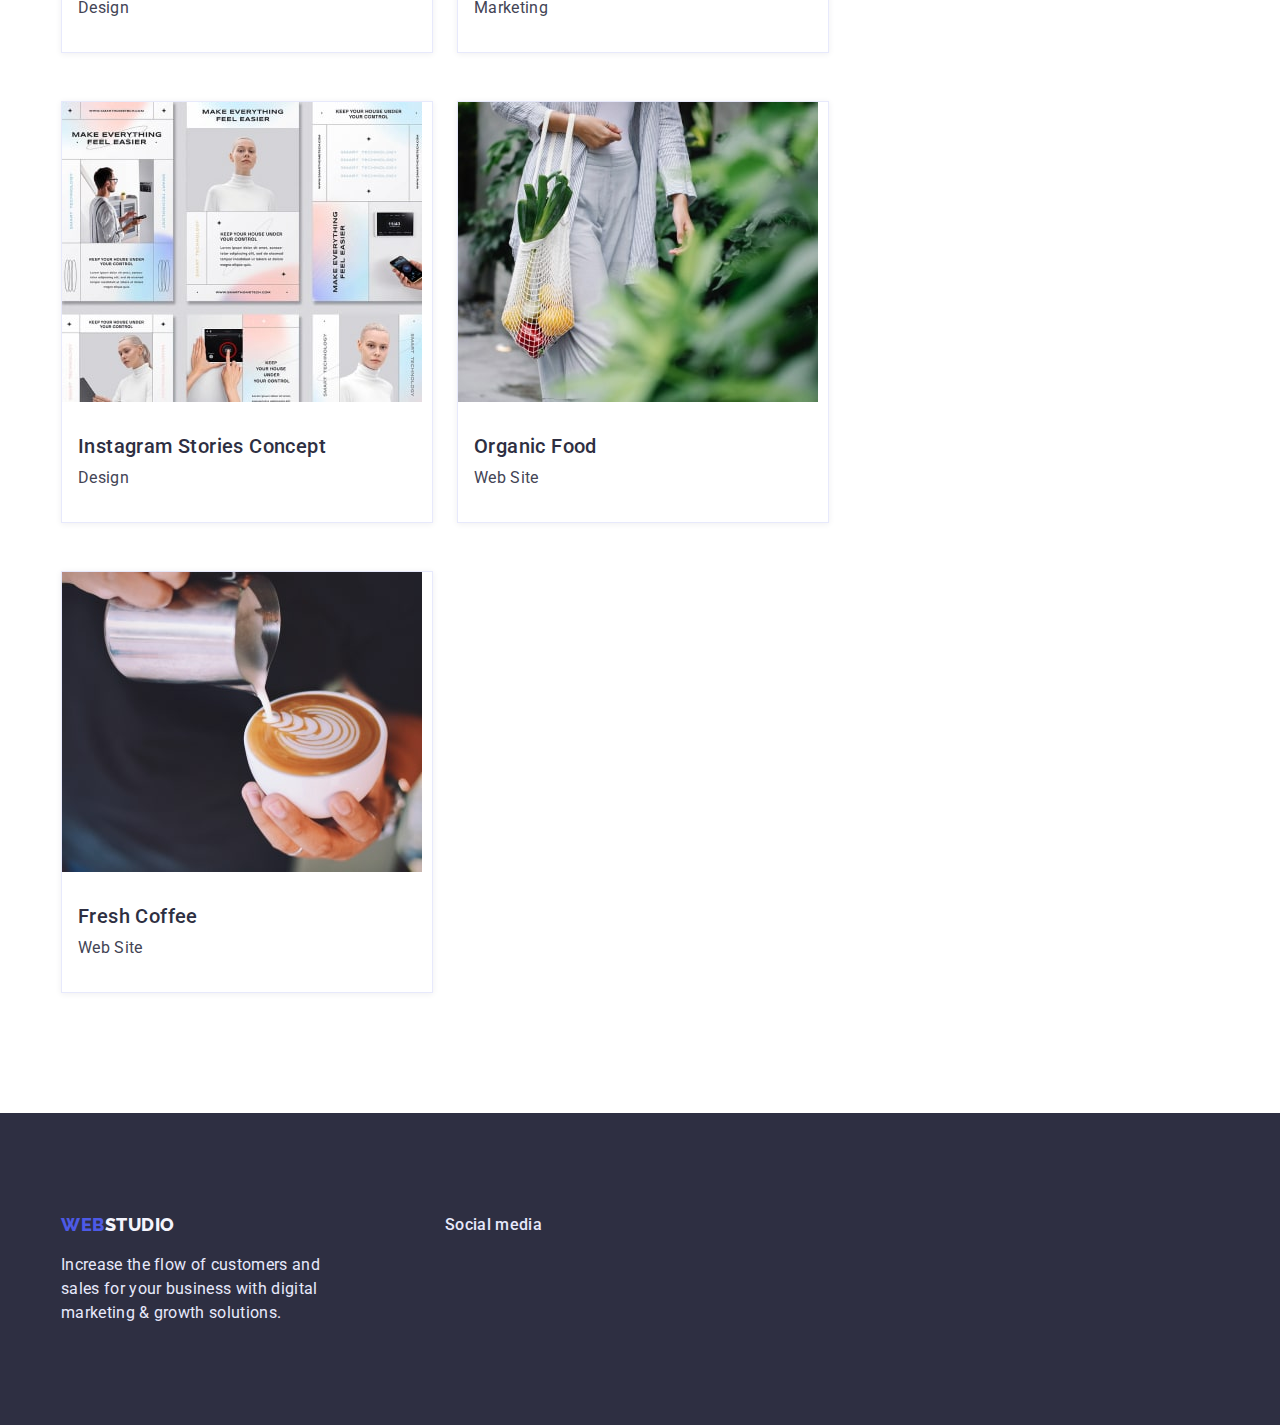
==== commit 10f6ae2f: "fix" ====
--- a/portfolio.html
+++ b/portfolio.html
@@ -31,7 +31,7 @@
               <a class="nav-link" href="./index.html">Studio</a>
             </li>
             <li>
-              <a class="nav-link activ" href="./portfolio.html">Portfolio</a>
+              <a class="nav-link active" href="./portfolio.html">Portfolio</a>
             </li>
             <li>
               <a class="nav-link" href="">Contacts</a>
@@ -200,18 +200,18 @@
           </p>
         </div>
         <div class="footer-social-content">
-          <p class="footer-social-title">Increase</p>
+          <p class="footer-social-title">Social media</p>
           <ul class="footer-social-list">
-            <li class="footer-social-item">
-              <a class="footer-social-link" href=""></a>
-            </li>
-            <li class="footer-social-item">
-              <a class="footer-social-link" href=""></a>
-            </li>
-            <li class="footer-social-item">
-              <a class="footer-social-link" href=""></a>
-            </li>
-            <li class="footer-social-item">
+            <li>
+              <a class="footer-social-link" href=""></a>
+            </li>
+            <li>
+              <a class="footer-social-link" href=""></a>
+            </li>
+            <li>
+              <a class="footer-social-link" href=""></a>
+            </li>
+            <li>
               <a class="footer-social-link" href=""></a>
             </li>
           </ul>
--- a/css/styles.css
+++ b/css/styles.css
@@ -20,16 +20,14 @@
   --font-size-small: 12px;
   --color-bgd-hero: rgb(46 47 66 / 70%);
   --color-modal: #8e8f99;
-
-  /* --color-bgd-modal: rgba(46, 47, 66, 0.4); */
-
-  /* --color-bgd-valid: #31d0aa; */
+  --color-footer-active: #31d0aa;
+
+  /* --color-bgd-modal: rgb(46 47 66 / 40%); */
 }
 
 body {
-  background-color: var(--color-light);
-  font-family: var(--font);
-  font-size: var(--font-size-normal);
+  background: var(--color-light);
+  font: var(--font-size-normal) var(--font);
   color: var(--color-text-dark);
 }
 
@@ -56,10 +54,7 @@
 .logo {
   text-transform: uppercase;
   letter-spacing: 0.03em;
-  font-family: Raleway, sans-serif;
-  font-size: var(--font-size-big);
-  line-height: 1.33;
-  font-weight: var(--font-black);
+  font: var(--font-black) var(--font-size-big)/1.33 Raleway, sans-serif;
   color: var(--color-accent);
 }
 
@@ -97,6 +92,7 @@
 
 .nav {
   display: flex;
+  height: 100%;
   gap: 40px;
 }
 
@@ -109,7 +105,7 @@
   color: var(--color-dark);
 }
 
-.activ,
+.active,
 .nav-link:is(:hover, :focus) {
   color: var(--color-active);
 }
@@ -132,22 +128,19 @@
   color: var(--color-active);
 }
 
-.activ {
+.active {
   border-bottom: 4px solid var(--color-active);
   color: var(--color-active);
 }
 
 /* =============== HERO =============== */
 .hero {
-  background-color: var(--color-dark);
-  background-image:
+  background:
     linear-gradient(
       var(--color-bgd-hero),
       var(--color-bgd-hero)
     ),
-    url("../images/home/hero/people-office.jpg");
-  background-position: 50% 0;
-  background-size: cover;
+    url("../images/home/hero/people-office.jpg") 50% 0/cover var(--color-dark);
   padding-top: 188px;
   padding-bottom: 188px;
 }
@@ -167,7 +160,7 @@
   display: block;
   border-radius: 4px;
   margin: 48px auto 0;
-  background-color: var(--color-accent);
+  background: var(--color-accent);
   padding: 16px 32px;
   letter-spacing: 0.04em;
   line-height: 1.5;
@@ -177,7 +170,7 @@
 }
 
 .hero-btn:is(:hover, :focus) {
-  background-color: var(--color-active);
+  background: var(--color-active);
 }
 
 /* =============== SKILLS =============== */
@@ -204,13 +197,32 @@
   flex-basis: calc((100% - 48px) / 4);
 }
 
-.skills-icon {
-  display: flex;
-  padding-top: 112px;
-  background-color: var(--color-alt);
-  background-image: url("");
+.skills-item::before {
+  content: "";
+  display: block;
   border-radius: 4px;
   margin-bottom: 8px;
+  background-color: var(--color-alt);
+  background-position: center;
+  background-size: 64px;
+  background-repeat: no-repeat;
+  height: 112px;
+}
+
+.skills-item:nth-child(1)::before {
+  background-image: url("../sprite.svg#icon-antenna");
+}
+
+.skills-item:nth-child(2)::before {
+  background-image: url("../sprite.svg#icon-clock");
+}
+
+.skills-item:nth-child(3)::before {
+  background-image: url("../sprite.svg#icon-diagram");
+}
+
+.skills-item:nth-child(4)::before {
+  background-image: url("../sprite.svg#icon-astronaut");
 }
 
 .skills-text {
@@ -242,7 +254,7 @@
 
 .doing-item {
   border: 1px solid #e7e9fc;
-  background-image:
+  background:
     linear-gradient(
       rgb(77 90 229 / 10%),
       rgb(77 90 229 / 10%)
@@ -253,7 +265,7 @@
 
 /* =============== TEAM =============== */
 .team {
-  background-color: var(--color-alt);
+  background: var(--color-alt);
   padding-top: 120px;
   padding-bottom: 120px;
 }
@@ -291,7 +303,7 @@
 .team-item {
   flex-basis: calc((100% - 48px) / 4);
   border-radius: 0 0 4px 4px;
-  background-color: var(--color-light);
+  background: var(--color-light);
   box-shadow:
     0 1px 6px rgb(46 47 66 / 8%),
     0 1px 1px rgb(46 47 66 / 16%),
@@ -299,24 +311,54 @@
 }
 
 .team-text {
+  margin-bottom: 8px;
   letter-spacing: 0.02em;
   line-height: 1.5;
   font-weight: var(--font-regular);
   text-align: center;
-  margin-bottom: 8px;
 }
 
 .team-social-list {
   display: flex;
   gap: 24px;
+}
+
+.team-social-item {
+  display: block;
+  border-radius: 50%;
+  background-color: var(--color-accent);
+  background-position: center;
+  background-size: 16px;
+  background-repeat: no-repeat;
+  height: 40px;
+  width: 40px;
+}
+
+.team-social-item:nth-child(1) {
+  background-image: url("../sprite.svg#icon-instagram");
+}
+
+.team-social-item:nth-child(2) {
+  background-image: url("../sprite.svg#icon-twitter");
+}
+
+.team-social-item:nth-child(3) {
+  background-image: url("../sprite.svg#icon-facebook");
+}
+
+.team-social-item:nth-child(4) {
+  background-image: url("../sprite.svg#icon-linkedin");
+}
+
+.team-social-item:is(:hover, :focus) {
+  background-color: var(--color-active);
 }
 
 .team-social-link {
   display: block;
+  border-radius: 50%;
   height: 40px;
   width: 40px;
-  background-color: var(--color-accent);
-  border-radius: 20px;
 }
 
 /* =============== CUSTOMERS =============== */
@@ -343,18 +385,52 @@
 }
 
 .customers-item {
-  /* padding: 16px 32px; */
+  content: "";
+  display: block;
   border: 1px solid var(--color-modal);
   border-radius: 4px;
-}
-
-.customers-logo {
+  background-color: var(--color-alt);
+  background-position: center;
+  background-size: 64px;
+  background-repeat: no-repeat;
+  height: 112px;
+}
+
+.customers-item:nth-child(1) {
+  background-image: url("../sprite.svg#icon-antenna");
+}
+
+.customers-item:nth-child(2) {
+  background-image: url("../sprite.svg#icon-clock");
+}
+
+.customers-item:nth-child(3) {
+  background-image: url("../sprite.svg#icon-diagram");
+}
+
+.customers-item:nth-child(4) {
+  background-image: url("../sprite.svg#icon-astronaut");
+}
+
+.customers-item:nth-child(5) {
+  background-image: url("../sprite.svg#icon-astronaut");
+}
+
+.customers-item:nth-child(6) {
+  background-image: url("../sprite.svg#icon-astronaut");
+}
+
+.customers-item:is(:hover, :focus) {
+  border: 1px solid var(--color-active);
+}
+
+/* .customers-logo {
   padding: 16px 32px;
-}
+} */
 
 /* =============== FOOTER =============== */
 .footer {
-  background-color: var(--color-dark);
+  background: var(--color-dark);
   padding-top: 100px;
   padding-bottom: 100px;
 }
@@ -364,8 +440,8 @@
 }
 
 .footer-content {
+  margin-right: 120px;
   max-width: 264px;
-  margin-right: 120px;
 }
 
 .logo-footer {
@@ -388,17 +464,47 @@
 }
 
 .footer-social-list {
+  display: flex;
   margin-top: 16px;
-  display: flex;
   gap: 24px;
+}
+
+.footer-social-item {
+  display: block;
+  border-radius: 50%;
+  background-color: rgb(255 255 255 / 10%);
+  background-position: center;
+  background-size: 24px;
+  background-repeat: no-repeat;
+  height: 40px;
+  width: 40px;
+}
+
+.footer-social-item:nth-child(1) {
+  background-image: url("../sprite.svg#icon-instagram");
+}
+
+.footer-social-item:nth-child(2) {
+  background-image: url("../sprite.svg#icon-twitter");
+}
+
+.footer-social-item:nth-child(3) {
+  background-image: url("../sprite.svg#icon-facebook");
+}
+
+.footer-social-item:nth-child(4) {
+  background-image: url("../sprite.svg#icon-linkedin");
+}
+
+.footer-social-item:is(:hover, :focus) {
+  background-color: var(--color-footer-active);
 }
 
 .footer-social-link {
   display: block;
+  border-radius: 50%;
   height: 40px;
   width: 40px;
-  background-color: rgb(255 255 255 / 10%);
-  border-radius: 20px;
 }
 
 /***************** PORTFOLIO ******************/
@@ -417,7 +523,7 @@
 .work-btn {
   border: 1px solid var(--color-text-light);
   border-radius: 4px;
-  background-color: var(--color-alt);
+  background: var(--color-alt);
   padding: 12px 24px;
   letter-spacing: 0.04em;
   line-height: 1.5;
@@ -426,8 +532,8 @@
 }
 
 .work-btn:is(:hover, :focus) {
+  background: var(--color-active);
   border: 1px solid var(--color-active);
-  background-color: var(--color-active);
   color: var(--color-light);
   box-shadow:
     0 3px 1px rgb(0 0 0 / 10%),
@@ -443,8 +549,8 @@
 }
 
 .work-item {
+  flex-basis: calc((100% - 48px) / 3);
   border: 1px solid var(--color-text-light);
-  flex-basis: calc((100% - 48px) / 3);
   box-shadow: 0 1px 6px rgb(46 47 66 / 8%);
 }
 
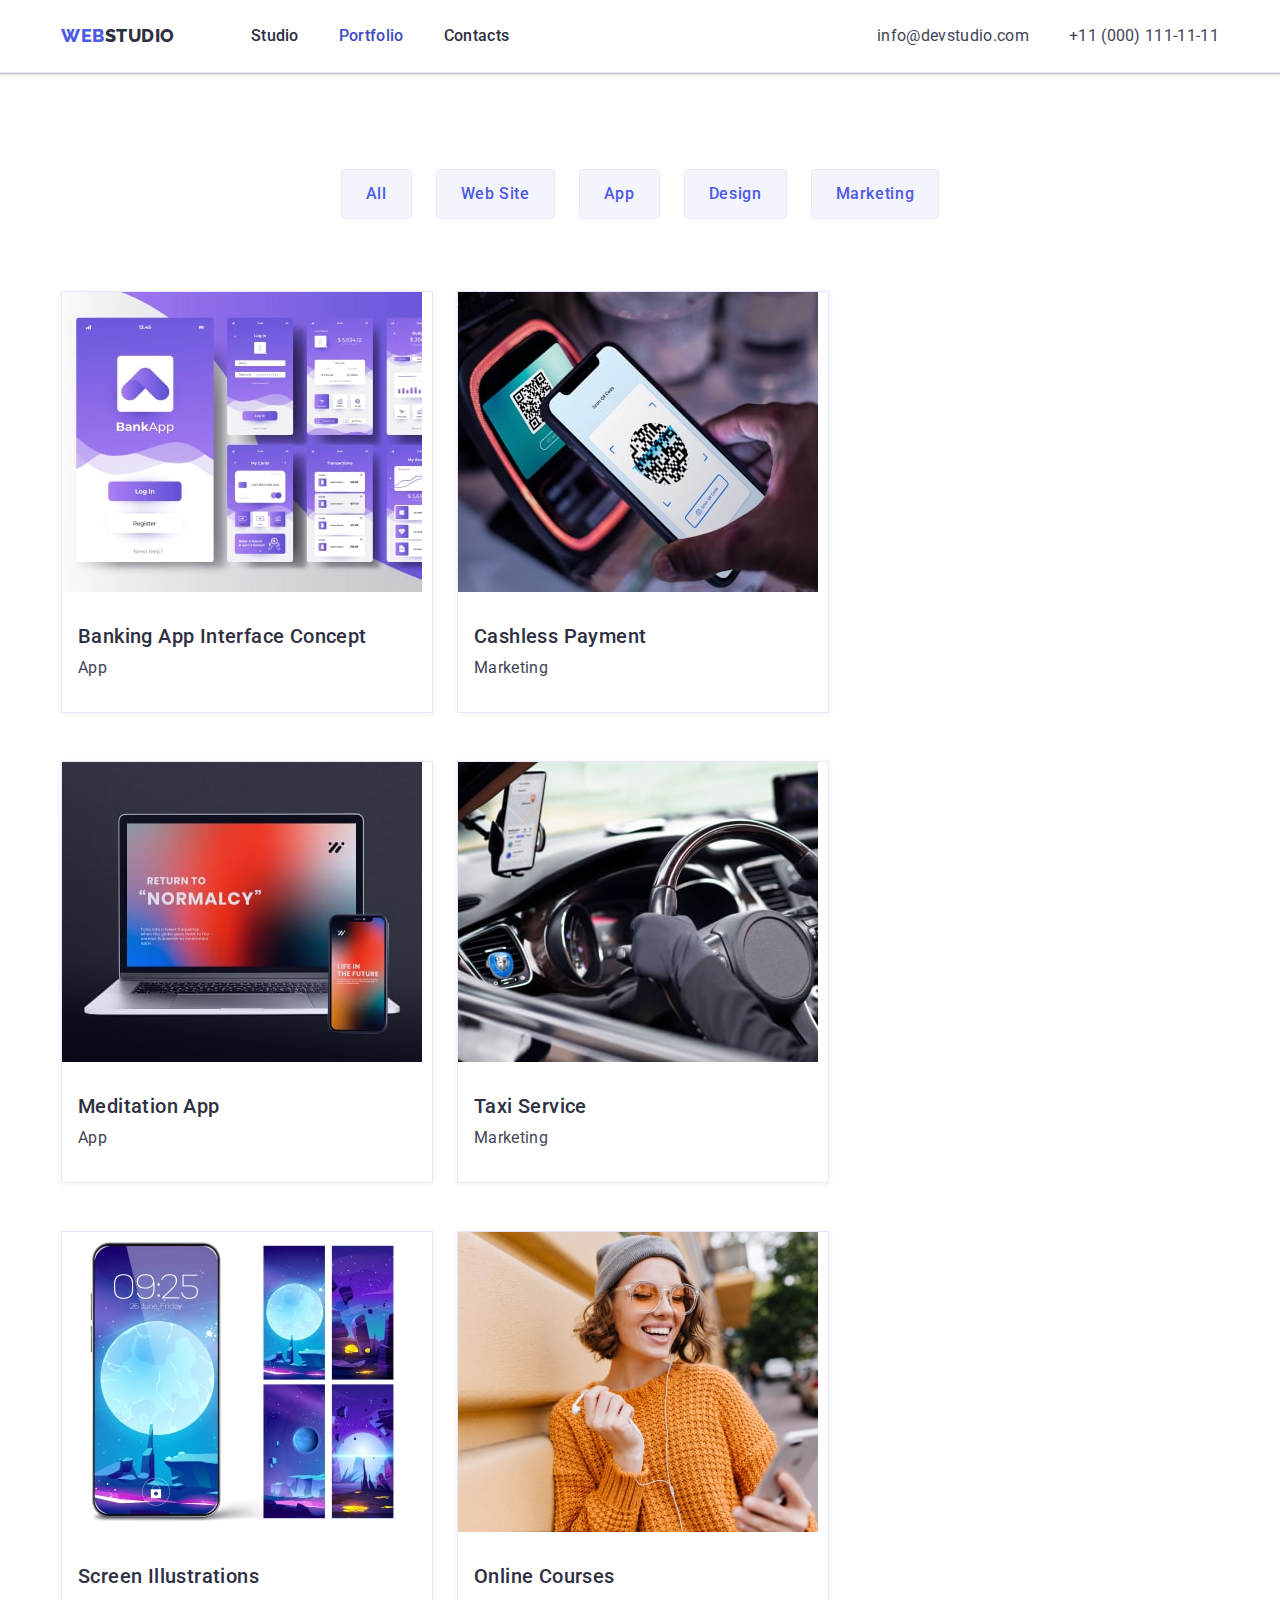
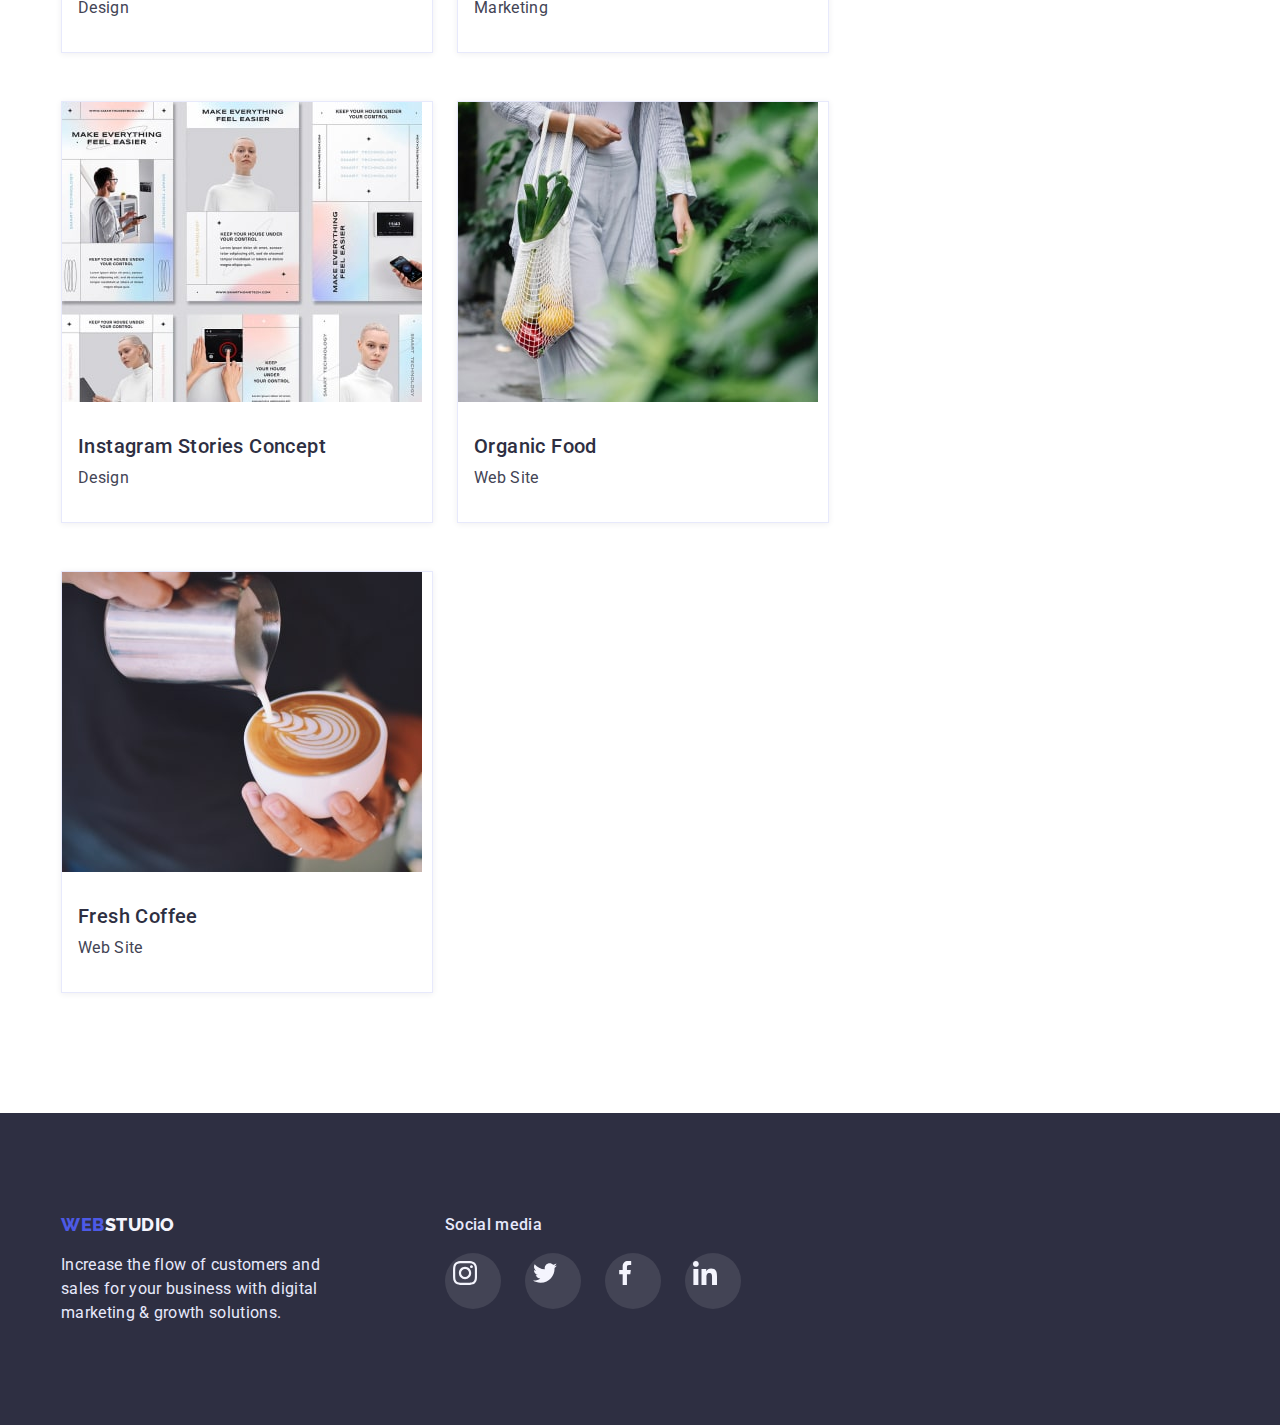
==== commit ced981bf: "fix" ====
--- a/portfolio.html
+++ b/portfolio.html
@@ -202,17 +202,33 @@
         <div class="footer-social-content">
           <p class="footer-social-title">Social media</p>
           <ul class="footer-social-list">
-            <li>
-              <a class="footer-social-link" href=""></a>
-            </li>
-            <li>
-              <a class="footer-social-link" href=""></a>
-            </li>
-            <li>
-              <a class="footer-social-link" href=""></a>
-            </li>
-            <li>
-              <a class="footer-social-link" href=""></a>
+            <li class="footer-social-item">
+              <a class="footer-social-link" href="">
+                <svg class="footer-social-icon" width="24px" height="24px">
+                  <use href="./images/SVG/sprite.svg#icon-instagram" />
+                </svg>
+              </a>
+            </li>
+            <li class="footer-social-item">
+              <a class="footer-social-link" href="">
+                <svg class="footer-social-icon" width="24px" height="24px">
+                  <use href="./images/SVG/sprite.svg#icon-twitter" />
+                </svg>
+              </a>
+            </li>
+            <li class="footer-social-item">
+              <a class="footer-social-link" href="">
+                <svg class="footer-social-icon" width="24px" height="24px">
+                  <use href="./images/SVG/sprite.svg#icon-facebook" />
+                </svg>
+              </a>
+            </li>
+            <li class="footer-social-item">
+              <a class="footer-social-link" href="">
+                <svg class="footer-social-icon" width="24px" height="24px">
+                  <use href="./images/SVG/sprite.svg#icon-linkedin" />
+                </svg>
+              </a>
             </li>
           </ul>
         </div>
--- a/css/styles.css
+++ b/css/styles.css
@@ -129,7 +129,6 @@
 }
 
 .active {
-  border-bottom: 4px solid var(--color-active);
   color: var(--color-active);
 }
 
@@ -185,7 +184,7 @@
 }
 
 .skills-subtitle {
-  margin-bottom: 8px;
+  margin: 8px 0;
   letter-spacing: 0.02em;
   font-size: var(--font-size-h3);
   line-height: 1.2;
@@ -197,32 +196,12 @@
   flex-basis: calc((100% - 48px) / 4);
 }
 
-.skills-item::before {
-  content: "";
+.skills-block-icon {
   display: block;
   border-radius: 4px;
-  margin-bottom: 8px;
   background-color: var(--color-alt);
-  background-position: center;
-  background-size: 64px;
-  background-repeat: no-repeat;
   height: 112px;
-}
-
-.skills-item:nth-child(1)::before {
-  background-image: url("../sprite.svg#icon-antenna");
-}
-
-.skills-item:nth-child(2)::before {
-  background-image: url("../sprite.svg#icon-clock");
-}
-
-.skills-item:nth-child(3)::before {
-  background-image: url("../sprite.svg#icon-diagram");
-}
-
-.skills-item:nth-child(4)::before {
-  background-image: url("../sprite.svg#icon-astronaut");
+  padding: 24px 100px;
 }
 
 .skills-text {
@@ -258,8 +237,7 @@
     linear-gradient(
       rgb(77 90 229 / 10%),
       rgb(77 90 229 / 10%)
-    ),
-    url();
+    );
   background-blend-mode: soft-light, normal;
 }
 
@@ -323,42 +301,17 @@
   gap: 24px;
 }
 
-.team-social-item {
+.team-social-link {
   display: block;
   border-radius: 50%;
   background-color: var(--color-accent);
-  background-position: center;
-  background-size: 16px;
-  background-repeat: no-repeat;
   height: 40px;
   width: 40px;
-}
-
-.team-social-item:nth-child(1) {
-  background-image: url("../sprite.svg#icon-instagram");
-}
-
-.team-social-item:nth-child(2) {
-  background-image: url("../sprite.svg#icon-twitter");
-}
-
-.team-social-item:nth-child(3) {
-  background-image: url("../sprite.svg#icon-facebook");
-}
-
-.team-social-item:nth-child(4) {
-  background-image: url("../sprite.svg#icon-linkedin");
-}
-
-.team-social-item:is(:hover, :focus) {
+  padding: 12px;
+}
+
+.team-social-link:is(:hover, :focus) {
   background-color: var(--color-active);
-}
-
-.team-social-link {
-  display: block;
-  border-radius: 50%;
-  height: 40px;
-  width: 40px;
 }
 
 /* =============== CUSTOMERS =============== */
@@ -384,49 +337,14 @@
   gap: 24px;
 }
 
-.customers-item {
-  content: "";
+.customers-link {
   display: block;
   border: 1px solid var(--color-modal);
   border-radius: 4px;
   background-color: var(--color-alt);
-  background-position: center;
-  background-size: 64px;
-  background-repeat: no-repeat;
-  height: 112px;
-}
-
-.customers-item:nth-child(1) {
-  background-image: url("../sprite.svg#icon-antenna");
-}
-
-.customers-item:nth-child(2) {
-  background-image: url("../sprite.svg#icon-clock");
-}
-
-.customers-item:nth-child(3) {
-  background-image: url("../sprite.svg#icon-diagram");
-}
-
-.customers-item:nth-child(4) {
-  background-image: url("../sprite.svg#icon-astronaut");
-}
-
-.customers-item:nth-child(5) {
-  background-image: url("../sprite.svg#icon-astronaut");
-}
-
-.customers-item:nth-child(6) {
-  background-image: url("../sprite.svg#icon-astronaut");
-}
-
-.customers-item:is(:hover, :focus) {
-  border: 1px solid var(--color-active);
-}
-
-/* .customers-logo {
+  height: 88px;
   padding: 16px 32px;
-} */
+}
 
 /* =============== FOOTER =============== */
 .footer {
@@ -469,42 +387,17 @@
   gap: 24px;
 }
 
-.footer-social-item {
+.footer-social-link {
   display: block;
   border-radius: 50%;
   background-color: rgb(255 255 255 / 10%);
-  background-position: center;
-  background-size: 24px;
-  background-repeat: no-repeat;
   height: 40px;
   width: 40px;
-}
-
-.footer-social-item:nth-child(1) {
-  background-image: url("../sprite.svg#icon-instagram");
-}
-
-.footer-social-item:nth-child(2) {
-  background-image: url("../sprite.svg#icon-twitter");
-}
-
-.footer-social-item:nth-child(3) {
-  background-image: url("../sprite.svg#icon-facebook");
-}
-
-.footer-social-item:nth-child(4) {
-  background-image: url("../sprite.svg#icon-linkedin");
-}
-
-.footer-social-item:is(:hover, :focus) {
+  padding: 8px;
+}
+
+.footer-social-link:is(:hover, :focus) {
   background-color: var(--color-footer-active);
-}
-
-.footer-social-link {
-  display: block;
-  border-radius: 50%;
-  height: 40px;
-  width: 40px;
 }
 
 /***************** PORTFOLIO ******************/
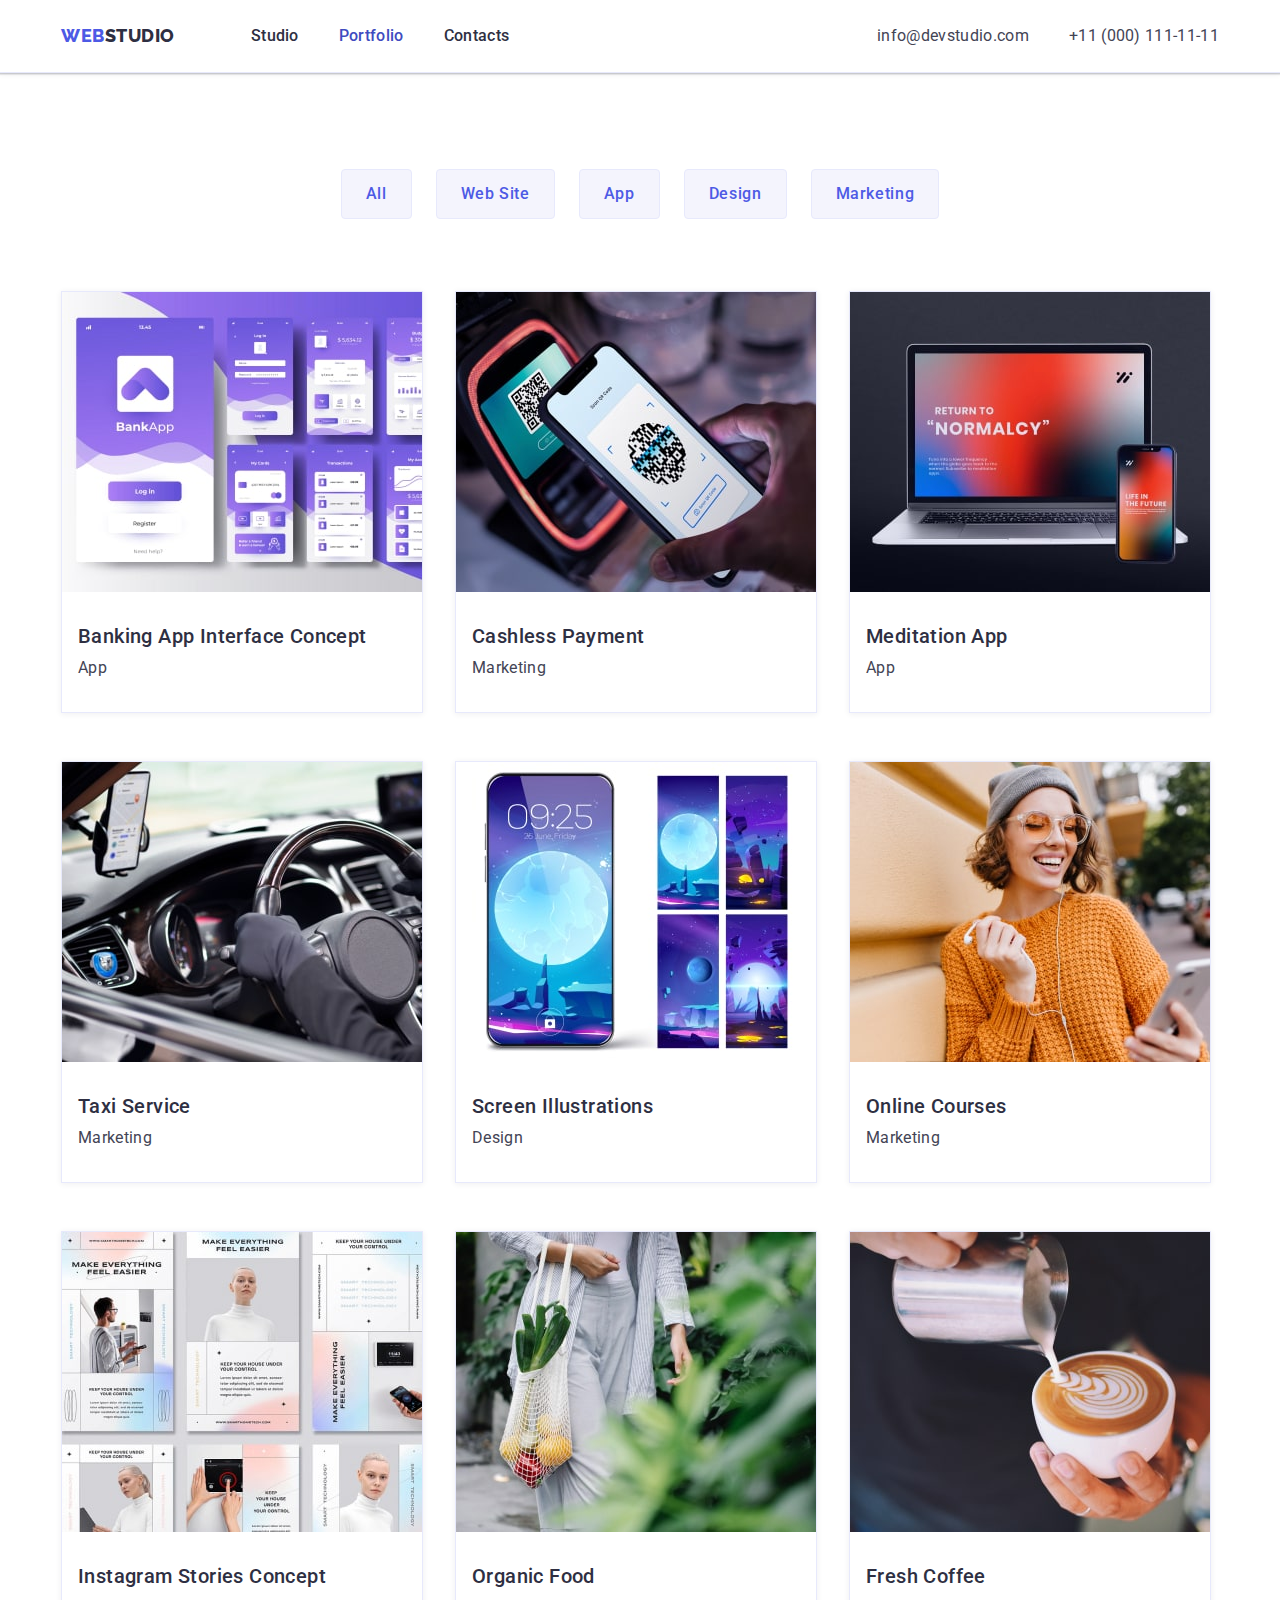
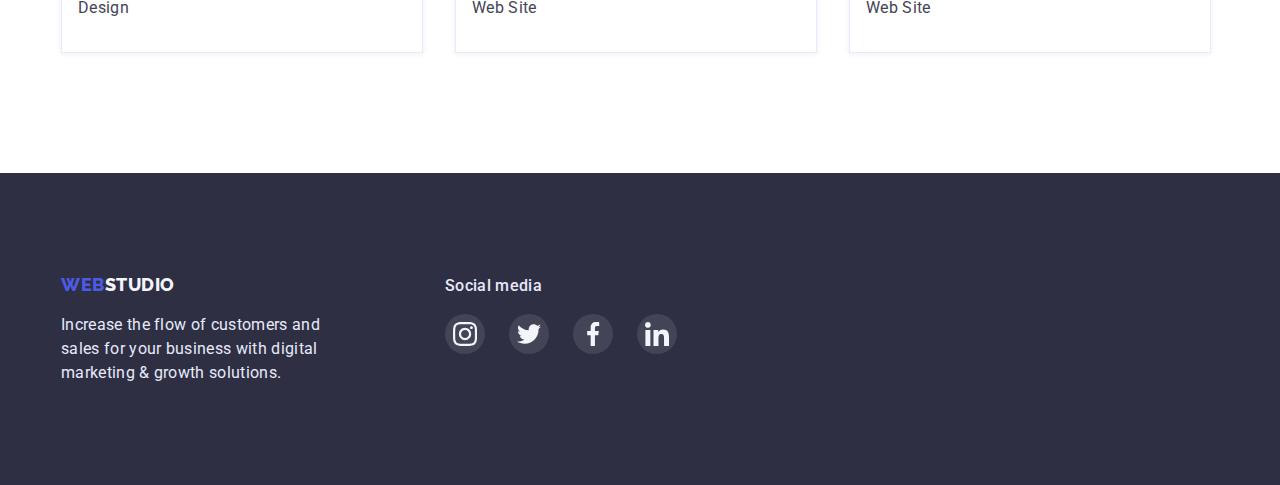
==== commit 0cd9d2bb: "fix icon" ====
--- a/portfolio.html
+++ b/portfolio.html
@@ -203,30 +203,42 @@
           <p class="footer-social-title">Social media</p>
           <ul class="footer-social-list">
             <li class="footer-social-item">
-              <a class="footer-social-link" href="">
-                <svg class="footer-social-icon" width="24px" height="24px">
-                  <use href="./images/SVG/sprite.svg#icon-instagram" />
-                </svg>
-              </a>
-            </li>
-            <li class="footer-social-item">
-              <a class="footer-social-link" href="">
-                <svg class="footer-social-icon" width="24px" height="24px">
-                  <use href="./images/SVG/sprite.svg#icon-twitter" />
-                </svg>
-              </a>
-            </li>
-            <li class="footer-social-item">
-              <a class="footer-social-link" href="">
-                <svg class="footer-social-icon" width="24px" height="24px">
-                  <use href="./images/SVG/sprite.svg#icon-facebook" />
-                </svg>
-              </a>
-            </li>
-            <li class="footer-social-item">
-              <a class="footer-social-link" href="">
-                <svg class="footer-social-icon" width="24px" height="24px">
-                  <use href="./images/SVG/sprite.svg#icon-linkedin" />
+              <a
+                class="footer-social-link"
+                href="https://www.instagram.com"
+                target="_blank">
+                <svg class="footer-social-icon" width="24px" height="24px">
+                  <use href="./images/sprite.svg#icon-instagram" />
+                </svg>
+              </a>
+            </li>
+            <li class="footer-social-item">
+              <a
+                class="footer-social-link"
+                href="https://twitter.com"
+                target="_blank">
+                <svg class="footer-social-icon" width="24px" height="24px">
+                  <use href="./images/sprite.svg#icon-twitter" />
+                </svg>
+              </a>
+            </li>
+            <li class="footer-social-item">
+              <a
+                class="footer-social-link"
+                href="https://www.facebook.com"
+                target="_blank">
+                <svg class="footer-social-icon" width="24px" height="24px">
+                  <use href="./images/sprite.svg#icon-facebook" />
+                </svg>
+              </a>
+            </li>
+            <li class="footer-social-item">
+              <a
+                class="footer-social-link"
+                href="https://www.linkedin.com"
+                target="_blank">
+                <svg class="footer-social-icon" width="24px" height="24px">
+                  <use href="./images/sprite.svg#icon-linkedin" />
                 </svg>
               </a>
             </li>
--- a/css/styles.css
+++ b/css/styles.css
@@ -133,13 +133,14 @@
 }
 
 /* =============== HERO =============== */
+
 .hero {
   background:
     linear-gradient(
       var(--color-bgd-hero),
       var(--color-bgd-hero)
-    ),
-    url("../images/home/hero/people-office.jpg") 50% 0/cover var(--color-dark);
+    ) no-repeat center/1440px auto,
+    url("../images/home/hero/people-office.jpg") no-repeat center/1440px auto var(--color-dark);
   padding-top: 188px;
   padding-bottom: 188px;
 }
@@ -193,15 +194,15 @@
 }
 
 .skills-item {
-  flex-basis: calc((100% - 48px) / 4);
+  flex-basis: calc((100% - 3 * 24px) / 4);
 }
 
 .skills-block-icon {
-  display: block;
+  display: flex;
+  justify-content: center;
   border-radius: 4px;
   background-color: var(--color-alt);
   height: 112px;
-  padding: 24px 100px;
 }
 
 .skills-text {
@@ -232,6 +233,7 @@
 }
 
 .doing-item {
+  flex-basis: calc((100% - 2 * 24px) / 3);
   border: 1px solid #e7e9fc;
   background:
     linear-gradient(
@@ -279,7 +281,7 @@
 }
 
 .team-item {
-  flex-basis: calc((100% - 48px) / 4);
+  flex-basis: calc((100% - 3 * 24px) / 4);
   border-radius: 0 0 4px 4px;
   background: var(--color-light);
   box-shadow:
@@ -302,12 +304,12 @@
 }
 
 .team-social-link {
-  display: block;
+  display: flex;
+  justify-content: center;
   border-radius: 50%;
   background-color: var(--color-accent);
   height: 40px;
   width: 40px;
-  padding: 12px;
 }
 
 .team-social-link:is(:hover, :focus) {
@@ -337,13 +339,23 @@
   gap: 24px;
 }
 
+.customers-item {
+  flex-basis: calc((100% - 5 * 24px) / 6);
+}
+
 .customers-link {
-  display: block;
+  display: flex;
+  justify-content: center;
   border: 1px solid var(--color-modal);
   border-radius: 4px;
-  background-color: var(--color-alt);
   height: 88px;
-  padding: 16px 32px;
+  width: 168px;
+  fill: var(--color-modal);
+}
+
+.customers-link:is(:hover, :focus) {
+  fill: var(--color-active);
+  border-color: var(--color-active);
 }
 
 /* =============== FOOTER =============== */
@@ -355,6 +367,7 @@
 
 .footer .container {
   display: flex;
+  align-items: baseline;
 }
 
 .footer-content {
@@ -388,12 +401,12 @@
 }
 
 .footer-social-link {
-  display: block;
+  display: flex;
+  justify-content: center;
   border-radius: 50%;
   background-color: rgb(255 255 255 / 10%);
   height: 40px;
   width: 40px;
-  padding: 8px;
 }
 
 .footer-social-link:is(:hover, :focus) {
@@ -442,14 +455,17 @@
 }
 
 .work-item {
-  flex-basis: calc((100% - 48px) / 3);
+  display: flex;
+  flex-basis: calc((100% - 2 * 24px) / 3);
+}
+
+.work-link {
   border: 1px solid var(--color-text-light);
   box-shadow: 0 1px 6px rgb(46 47 66 / 8%);
 }
 
-.work-item:is(:hover, :focus) {
-  border: 0.5px solid #f4f4fd;
-  border: none;
+.work-link:is(:hover, :focus) {
+  border-color: var(--color-alt);
   box-shadow:
     0 1px 6px rgb(46 47 66 / 8%),
     0 1px 1px rgb(46 47 66 / 16%),
@@ -463,6 +479,7 @@
       rgb(77 90 229 / 10%),
       rgb(77 90 229 / 10%)
     );
+  background-blend-mode: soft-light, normal;
 }
 
 .work-content {
@@ -478,17 +495,9 @@
   color: var(--color-dark);
 }
 
-.work-subtitle:is(:hover, :focus) {
-  color: var(--color-active);
-}
-
 .work-text {
   letter-spacing: 0.02em;
   line-height: 1.5;
   font-weight: var(--font-regular);
   color: var(--color-text-dark);
 }
-
-.work-text:is(:hover, :focus) {
-  color: var(--color-active);
-}
